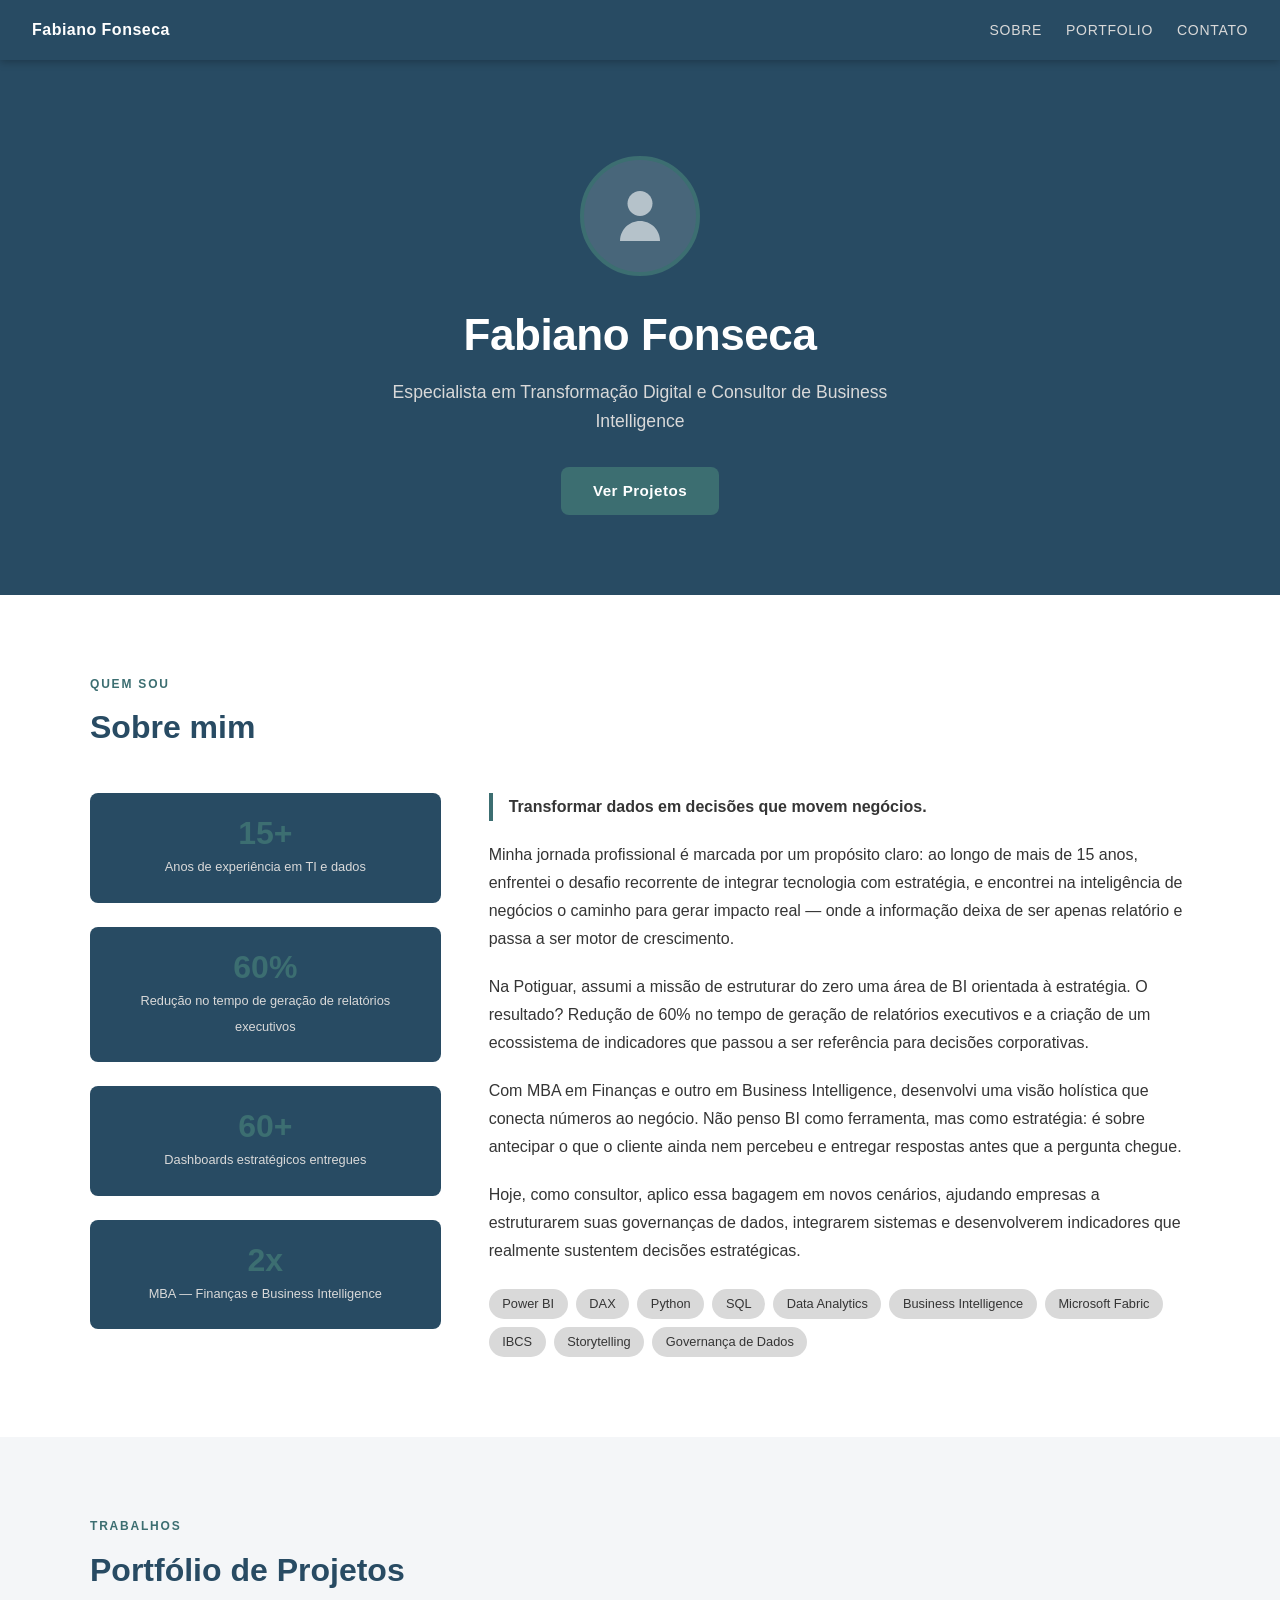
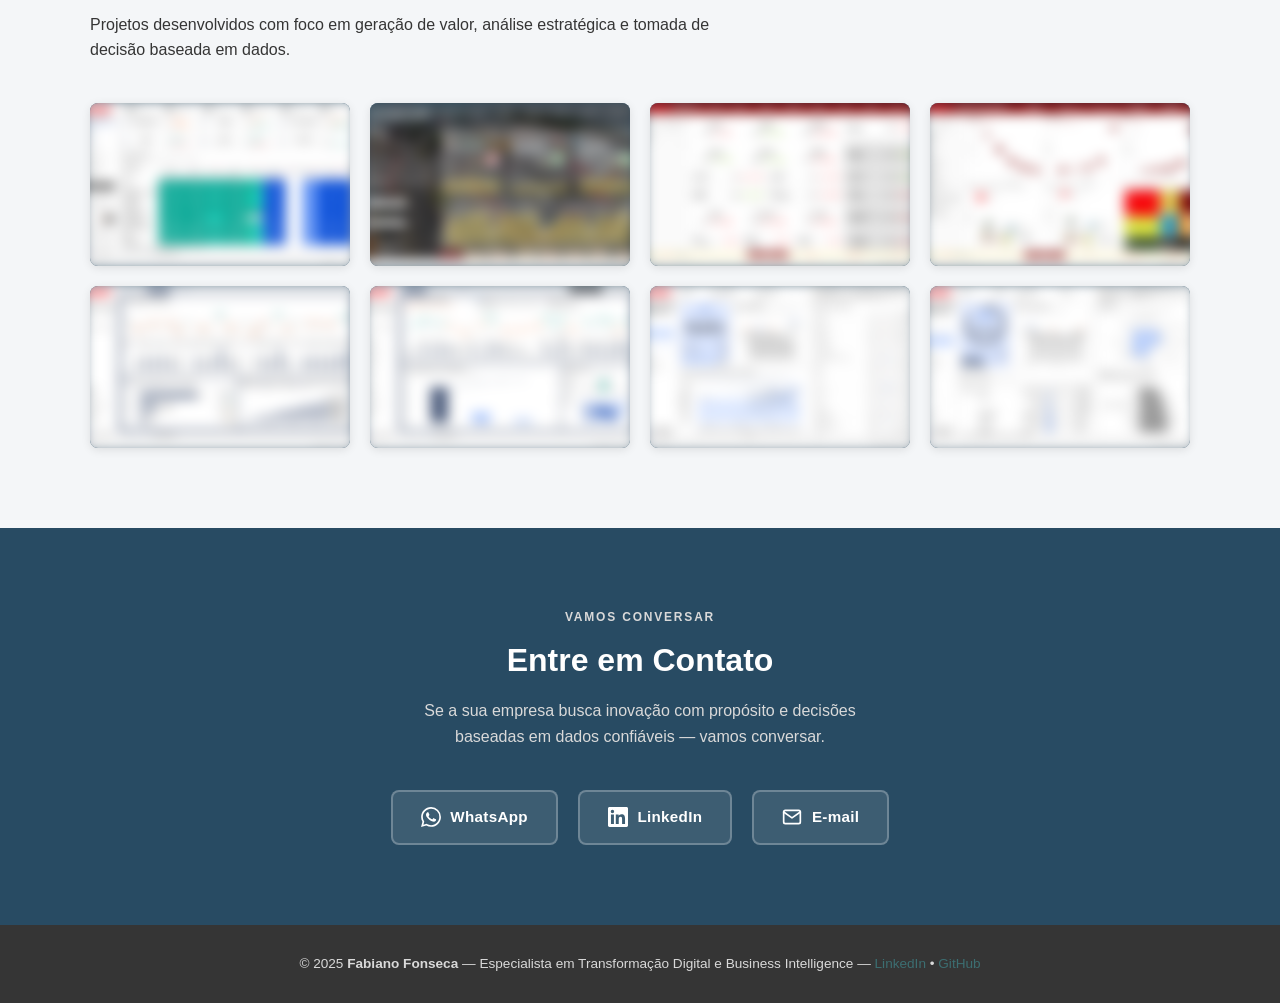
==== index-b.html @ b96e0a5f "feat: adicionar versao B do portfolio e atualizar prompt - Cria index-b.html: landing page light com" ====
<!DOCTYPE html>
<html lang="pt-BR">
<head>
  <meta charset="UTF-8" />
  <meta name="viewport" content="width=device-width, initial-scale=1.0" />
  <title>Fabiano Fonseca | Portfólio Power BI</title>
  <style>
    /* =============================================
       VARIÁVEIS E RESET
    ============================================= */
    :root {
      --graphite:       #353535;
      --stormy-teal:    #3c6e71;
      --white:          #ffffff;
      --alabaster-grey: #d9d9d9;
      --yale-blue:      #284b63;

      --transition: 0.35s ease;
      --radius: 8px;
    }

    *, *::before, *::after {
      box-sizing: border-box;
      margin: 0;
      padding: 0;
    }

    html {
      scroll-behavior: smooth;
      font-size: 16px;
    }

    body {
      font-family: -apple-system, BlinkMacSystemFont, "Segoe UI", Roboto, Helvetica, Arial, sans-serif;
      color: var(--graphite);
      background-color: var(--white);
      line-height: 1.6;
    }

    /* Foco visível para navegação por teclado */
    :focus-visible {
      outline: 3px solid var(--stormy-teal);
      outline-offset: 3px;
    }

    /* =============================================
       NAV
    ============================================= */
    nav {
      position: sticky;
      top: 0;
      z-index: 100;
      background-color: var(--yale-blue);
      display: flex;
      justify-content: space-between;
      align-items: center;
      padding: 0 2rem;
      height: 60px;
      box-shadow: 0 2px 8px rgba(0,0,0,0.25);
    }

    .nav-brand {
      color: var(--white);
      font-weight: 700;
      font-size: 1rem;
      letter-spacing: 0.03em;
      text-decoration: none;
    }

    .nav-links {
      display: flex;
      gap: 1.5rem;
      list-style: none;
    }

    .nav-links a {
      color: var(--alabaster-grey);
      text-decoration: none;
      font-size: 0.875rem;
      letter-spacing: 0.05em;
      text-transform: uppercase;
      transition: color var(--transition);
    }

    .nav-links a:hover {
      color: var(--white);
    }

    /* =============================================
       HERO
    ============================================= */
    #hero {
      background-color: var(--yale-blue);
      color: var(--white);
      padding: 6rem 2rem 5rem;
      text-align: center;
    }

    .hero-avatar {
      width: 120px;
      height: 120px;
      border-radius: 50%;
      border: 4px solid var(--stormy-teal);
      object-fit: cover;
      margin-bottom: 1.5rem;
      /* placeholder background */
      background-color: var(--stormy-teal);
      display: inline-block;
    }

    .hero-avatar-placeholder {
      width: 120px;
      height: 120px;
      border-radius: 50%;
      border: 4px solid var(--stormy-teal);
      background-color: rgba(255,255,255,0.15);
      display: inline-flex;
      align-items: center;
      justify-content: center;
      margin-bottom: 1.5rem;
      overflow: hidden;
    }

    .hero-avatar-placeholder svg {
      width: 60px;
      height: 60px;
      opacity: 0.6;
    }

    #hero h1 {
      font-size: clamp(1.75rem, 4vw, 2.75rem);
      font-weight: 700;
      letter-spacing: -0.01em;
      margin-bottom: 0.5rem;
    }

    #hero .hero-title {
      font-size: clamp(0.9rem, 2vw, 1.1rem);
      color: var(--alabaster-grey);
      max-width: 560px;
      margin: 0 auto 2rem;
      font-weight: 400;
    }

    .hero-cta {
      display: inline-block;
      background-color: var(--stormy-teal);
      color: var(--white);
      padding: 0.75rem 2rem;
      border-radius: var(--radius);
      text-decoration: none;
      font-weight: 600;
      font-size: 0.95rem;
      letter-spacing: 0.03em;
      transition: background-color var(--transition), transform var(--transition);
    }

    .hero-cta:hover {
      background-color: #2f5658;
      transform: translateY(-2px);
    }

    /* =============================================
       SEÇÕES GENÉRICAS
    ============================================= */
    section {
      padding: 5rem 2rem;
    }

    .section-inner {
      max-width: 1100px;
      margin: 0 auto;
    }

    .section-label {
      font-size: 0.75rem;
      font-weight: 700;
      letter-spacing: 0.15em;
      text-transform: uppercase;
      color: var(--stormy-teal);
      margin-bottom: 0.5rem;
    }

    .section-title {
      font-size: clamp(1.5rem, 3vw, 2rem);
      font-weight: 700;
      color: var(--yale-blue);
      margin-bottom: 2.5rem;
    }

    /* =============================================
       SOBRE
    ============================================= */
    #sobre {
      background-color: var(--white);
    }

    .sobre-grid {
      display: grid;
      grid-template-columns: 1fr 2fr;
      gap: 3rem;
      align-items: start;
    }

    .sobre-stats {
      display: flex;
      flex-direction: column;
      gap: 1.5rem;
    }

    .stat-card {
      background-color: var(--yale-blue);
      color: var(--white);
      border-radius: var(--radius);
      padding: 1.5rem;
      text-align: center;
    }

    .stat-number {
      font-size: 2rem;
      font-weight: 700;
      color: var(--stormy-teal);
      display: block;
      line-height: 1;
      margin-bottom: 0.25rem;
    }

    .stat-label {
      font-size: 0.8rem;
      color: var(--alabaster-grey);
      line-height: 1.3;
    }

    .sobre-bio p {
      color: var(--graphite);
      margin-bottom: 1.25rem;
      font-size: 1rem;
      line-height: 1.75;
    }

    .sobre-bio p:last-child {
      margin-bottom: 0;
    }

    .bio-highlight {
      font-size: 1.15rem;
      font-weight: 600;
      color: var(--yale-blue);
      border-left: 4px solid var(--stormy-teal);
      padding-left: 1rem;
      margin-bottom: 1.5rem;
    }

    .sobre-tags {
      display: flex;
      flex-wrap: wrap;
      gap: 0.5rem;
      margin-top: 1.5rem;
    }

    .tag-pill {
      background-color: var(--alabaster-grey);
      color: var(--graphite);
      border-radius: 20px;
      padding: 0.3rem 0.85rem;
      font-size: 0.8rem;
      font-weight: 500;
    }

    /* =============================================
       PORTFOLIO
    ============================================= */
    #portfolio {
      background-color: #f4f6f8;
    }

    .portfolio-intro {
      color: var(--graphite);
      font-size: 1rem;
      margin-bottom: 2.5rem;
      margin-top: -1.5rem;
      max-width: 640px;
    }

    /* Grid: 4 colunas desktop, 2 tablet, 1 mobile */
    .projects-grid {
      display: grid;
      grid-template-columns: repeat(4, 1fr);
      gap: 1.25rem;
    }

    /* Card */
    .project-card {
      position: relative;
      border-radius: var(--radius);
      overflow: hidden;
      box-shadow: 0 2px 10px rgba(0,0,0,0.1);
      cursor: pointer;
      aspect-ratio: 16 / 10;
      background-color: var(--yale-blue);
    }

    /* Imagem com blur permanente */
    .project-card img {
      width: 100%;
      height: 100%;
      object-fit: cover;
      display: block;
      filter: blur(6px);
      transform: scale(1.05); /* evita bordas brancas do blur */
      transition: filter var(--transition), transform var(--transition);
    }

    /* Overlay — oculto por padrão */
    .card-overlay {
      position: absolute;
      inset: 0;
      background: rgba(40, 75, 99, 0.88);
      display: flex;
      flex-direction: column;
      justify-content: center;
      align-items: center;
      padding: 1.25rem;
      text-align: center;
      opacity: 0;
      transition: opacity var(--transition);
    }

    /* Hover: remove blur + mostra overlay */
    .project-card:hover img,
    .project-card:focus-within img {
      filter: blur(0);
      transform: scale(1);
    }

    .project-card:hover .card-overlay,
    .project-card:focus-within .card-overlay {
      opacity: 1;
    }

    .card-overlay h3 {
      color: var(--white);
      font-size: 0.9rem;
      font-weight: 700;
      margin-bottom: 0.35rem;
      line-height: 1.3;
    }

    .card-overlay p {
      color: var(--alabaster-grey);
      font-size: 0.75rem;
      margin-bottom: 0.75rem;
      line-height: 1.4;
    }

    .card-tags {
      display: flex;
      flex-wrap: wrap;
      gap: 0.3rem;
      justify-content: center;
      margin-bottom: 0.85rem;
    }

    .card-tag {
      background-color: var(--stormy-teal);
      color: var(--white);
      font-size: 0.65rem;
      padding: 0.15rem 0.5rem;
      border-radius: 20px;
      font-weight: 600;
      letter-spacing: 0.03em;
    }

    .btn-ver {
      display: inline-block;
      background-color: var(--stormy-teal);
      color: var(--white);
      padding: 0.45rem 1.1rem;
      border-radius: var(--radius);
      font-size: 0.78rem;
      font-weight: 600;
      text-decoration: none;
      transition: background-color var(--transition);
      border: none;
      cursor: pointer;
    }

    .btn-ver:hover {
      background-color: #2f5658;
    }

    /* =============================================
       CONTATO
    ============================================= */
    #contato {
      background-color: var(--yale-blue);
      text-align: center;
    }

    #contato .section-label {
      color: var(--alabaster-grey);
    }

    #contato .section-title {
      color: var(--white);
      margin-bottom: 0.75rem;
    }

    .contato-sub {
      color: var(--alabaster-grey);
      font-size: 1rem;
      margin-bottom: 2.5rem;
      max-width: 480px;
      margin-left: auto;
      margin-right: auto;
    }

    .contato-buttons {
      display: flex;
      justify-content: center;
      gap: 1.25rem;
      flex-wrap: wrap;
    }

    .btn-contato {
      display: inline-flex;
      align-items: center;
      gap: 0.6rem;
      padding: 0.85rem 1.75rem;
      border-radius: var(--radius);
      font-size: 0.95rem;
      font-weight: 600;
      text-decoration: none;
      background-color: rgba(255,255,255,0.1);
      color: var(--white);
      border: 2px solid rgba(255,255,255,0.25);
      transition: background-color var(--transition), border-color var(--transition), transform var(--transition);
      letter-spacing: 0.02em;
    }

    .btn-contato:hover {
      background-color: var(--stormy-teal);
      border-color: var(--stormy-teal);
      transform: translateY(-3px);
    }

    .btn-contato svg {
      width: 20px;
      height: 20px;
      flex-shrink: 0;
    }

    /* =============================================
       FOOTER
    ============================================= */
    footer {
      background-color: var(--graphite);
      color: var(--alabaster-grey);
      text-align: center;
      padding: 1.75rem 2rem;
      font-size: 0.85rem;
    }

    footer a {
      color: var(--stormy-teal);
      text-decoration: none;
    }

    footer a:hover {
      text-decoration: underline;
    }

    /* =============================================
       RESPONSIVO
    ============================================= */
    @media (max-width: 1024px) {
      .projects-grid {
        grid-template-columns: repeat(2, 1fr);
      }
    }

    @media (max-width: 768px) {
      nav {
        padding: 0 1rem;
      }

      .nav-links {
        gap: 1rem;
      }

      .sobre-grid {
        grid-template-columns: 1fr;
      }

      .sobre-stats {
        flex-direction: row;
        flex-wrap: wrap;
        justify-content: center;
      }

      .stat-card {
        flex: 1 1 140px;
      }
    }

    @media (max-width: 480px) {
      .projects-grid {
        grid-template-columns: 1fr;
      }

      .nav-links {
        display: none;
      }

      .contato-buttons {
        flex-direction: column;
        align-items: center;
      }

      .btn-contato {
        width: 100%;
        max-width: 320px;
        justify-content: center;
      }
    }
  </style>
</head>
<body>

  <!-- =============================================
       NAV
  ============================================= -->
  <nav aria-label="Navegação principal">
    <a href="#hero" class="nav-brand" aria-label="Início — Fabiano Fonseca">Fabiano Fonseca</a>
    <ul class="nav-links" role="list">
      <li><a href="#sobre" aria-label="Ir para seção Sobre">Sobre</a></li>
      <li><a href="#portfolio" aria-label="Ir para seção Portfolio">Portfolio</a></li>
      <li><a href="#contato" aria-label="Ir para seção Contato">Contato</a></li>
    </ul>
  </nav>

  <!-- =============================================
       HERO
  ============================================= -->
  <section id="hero" aria-label="Apresentação">
    <!-- Avatar: substitua src por caminho da foto real -->
    <div class="hero-avatar-placeholder" role="img" aria-label="Foto de Fabiano Fonseca">
      <svg viewBox="0 0 24 24" fill="none" xmlns="http://www.w3.org/2000/svg" aria-hidden="true">
        <path d="M12 12C14.7614 12 17 9.76142 17 7C17 4.23858 14.7614 2 12 2C9.23858 2 7 4.23858 7 7C7 9.76142 9.23858 12 12 12Z" fill="white"/>
        <path d="M12 14C7.58172 14 4 17.5817 4 22H20C20 17.5817 16.4183 14 12 14Z" fill="white"/>
      </svg>
    </div>

    <h1>Fabiano Fonseca</h1>
    <p class="hero-title">Especialista em Transformação Digital e Consultor de Business Intelligence</p>
    <a href="#portfolio" class="hero-cta" aria-label="Ver projetos de Power BI">Ver Projetos</a>
  </section>

  <!-- =============================================
       SOBRE
  ============================================= -->
  <section id="sobre" aria-label="Sobre Fabiano Fonseca">
    <div class="section-inner">
      <p class="section-label">Quem sou</p>
      <h2 class="section-title">Sobre mim</h2>

      <div class="sobre-grid">
        <!-- Estatísticas de destaque -->
        <aside class="sobre-stats" aria-label="Destaques profissionais">
          <div class="stat-card">
            <span class="stat-number">15+</span>
            <span class="stat-label">Anos de experiência em TI e dados</span>
          </div>
          <div class="stat-card">
            <span class="stat-number">60%</span>
            <span class="stat-label">Redução no tempo de geração de relatórios executivos</span>
          </div>
          <div class="stat-card">
            <span class="stat-number">60+</span>
            <span class="stat-label">Dashboards estratégicos entregues</span>
          </div>
          <div class="stat-card">
            <span class="stat-number">2x</span>
            <span class="stat-label">MBA — Finanças e Business Intelligence</span>
          </div>
        </aside>

        <!-- Bio -->
        <div class="sobre-bio">
          <p class="bio-highlight">
            Transformar dados em decisões que movem negócios.
          </p>
          <p>
            Minha jornada profissional é marcada por um propósito claro: ao longo de mais de 15 anos, enfrentei o desafio recorrente de integrar tecnologia com estratégia, e encontrei na inteligência de negócios o caminho para gerar impacto real — onde a informação deixa de ser apenas relatório e passa a ser motor de crescimento.
          </p>
          <p>
            Na Potiguar, assumi a missão de estruturar do zero uma área de BI orientada à estratégia. O resultado? Redução de 60% no tempo de geração de relatórios executivos e a criação de um ecossistema de indicadores que passou a ser referência para decisões corporativas.
          </p>
          <p>
            Com MBA em Finanças e outro em Business Intelligence, desenvolvi uma visão holística que conecta números ao negócio. Não penso BI como ferramenta, mas como estratégia: é sobre antecipar o que o cliente ainda nem percebeu e entregar respostas antes que a pergunta chegue.
          </p>
          <p>
            Hoje, como consultor, aplico essa bagagem em novos cenários, ajudando empresas a estruturarem suas governanças de dados, integrarem sistemas e desenvolverem indicadores que realmente sustentem decisões estratégicas.
          </p>

          <div class="sobre-tags" aria-label="Principais competências">
            <span class="tag-pill">Power BI</span>
            <span class="tag-pill">DAX</span>
            <span class="tag-pill">Python</span>
            <span class="tag-pill">SQL</span>
            <span class="tag-pill">Data Analytics</span>
            <span class="tag-pill">Business Intelligence</span>
            <span class="tag-pill">Microsoft Fabric</span>
            <span class="tag-pill">IBCS</span>
            <span class="tag-pill">Storytelling</span>
            <span class="tag-pill">Governança de Dados</span>
          </div>
        </div>
      </div>
    </div>
  </section>

  <!-- =============================================
       PORTFOLIO
  ============================================= -->
  <section id="portfolio" aria-label="Portfólio de projetos Power BI">
    <div class="section-inner">
      <p class="section-label">Trabalhos</p>
      <h2 class="section-title">Portfólio de Projetos</h2>
      <p class="portfolio-intro">
        Projetos desenvolvidos com foco em geração de valor, análise estratégica e tomada de decisão baseada em dados.
      </p>

      <div class="projects-grid">

        <!-- Projeto 1 -->
        <article class="project-card" tabindex="0" aria-label="Projeto: Painel Executivo de Performance Corporativa">
          <img
            src="assets/pbi/compras-painel-de-bordo.png"
            alt="Screenshot do dashboard Painel Executivo de Performance Corporativa em Power BI"
          />
          <div class="card-overlay">
            <h3>Painel Executivo de Performance Corporativa</h3>
            <p>Visão consolidada de indicadores estratégicos para tomada de decisão</p>
            <div class="card-tags">
              <span class="card-tag">Business Intelligence</span>
              <span class="card-tag">KPIs</span>
              <span class="card-tag">Data Analytics</span>
            </div>
            <a href="#" class="btn-ver" aria-label="Ver detalhes do projeto Painel Executivo">Ver projeto</a>
          </div>
        </article>

        <!-- Projeto 2 -->
        <article class="project-card" tabindex="0" aria-label="Projeto: Monitor de Indicadores Comerciais">
          <img
            src="assets/pbi/comercial-kpi-cover.png"
            alt="Screenshot do dashboard Monitor de Indicadores Comerciais em Power BI"
          />
          <div class="card-overlay">
            <h3>Monitor de Indicadores Comerciais (KPIs)</h3>
            <p>Acompanhamento de desempenho de vendas, margem e ticket médio</p>
            <div class="card-tags">
              <span class="card-tag">KPIs Comerciais</span>
              <span class="card-tag">Vendas</span>
              <span class="card-tag">Performance</span>
            </div>
            <a href="#" class="btn-ver" aria-label="Ver detalhes do projeto KPIs Comerciais">Ver projeto</a>
          </div>
        </article>

        <!-- Projeto 3 -->
        <article class="project-card" tabindex="0" aria-label="Projeto: Dashboard Financeiro com Análise de EBITDA">
          <img
            src="assets/pbi/controladoria-ebitda.png"
            alt="Screenshot do dashboard Financeiro com Análise de EBITDA em Power BI"
          />
          <div class="card-overlay">
            <h3>Dashboard Financeiro com Análise de EBITDA</h3>
            <p>Visão detalhada da saúde financeira e rentabilidade operacional</p>
            <div class="card-tags">
              <span class="card-tag">Financeiro</span>
              <span class="card-tag">EBITDA</span>
              <span class="card-tag">Controladoria</span>
            </div>
            <a href="#" class="btn-ver" aria-label="Ver detalhes do projeto EBITDA">Ver projeto</a>
          </div>
        </article>

        <!-- Projeto 4 -->
        <article class="project-card" tabindex="0" aria-label="Projeto: Segmentação de Clientes com Modelo RFM">
          <img
            src="assets/pbi/marketing-rfm.png"
            alt="Screenshot do dashboard de Segmentação de Clientes com Modelo RFM em Power BI"
          />
          <div class="card-overlay">
            <h3>Segmentação de Clientes com Modelo RFM</h3>
            <p>Análise comportamental para estratégias de marketing e retenção</p>
            <div class="card-tags">
              <span class="card-tag">RFM</span>
              <span class="card-tag">Marketing Analytics</span>
              <span class="card-tag">CRM</span>
            </div>
            <a href="#" class="btn-ver" aria-label="Ver detalhes do projeto RFM">Ver projeto</a>
          </div>
        </article>

        <!-- Projeto 5 -->
        <article class="project-card" tabindex="0" aria-label="Projeto: E-commerce Monitoramento de Metas">
          <img
            src="assets/pbi/ecommerce-metas.png"
            alt="Screenshot do dashboard de Monitoramento de Metas de E-commerce em Power BI"
          />
          <div class="card-overlay">
            <h3>E-commerce: Monitoramento de Metas</h3>
            <p>Acompanhamento de metas de vendas e conversão no canal digital</p>
            <div class="card-tags">
              <span class="card-tag">E-commerce</span>
              <span class="card-tag">Metas</span>
              <span class="card-tag">Varejo Digital</span>
            </div>
            <a href="#" class="btn-ver" aria-label="Ver detalhes do projeto E-commerce Metas">Ver projeto</a>
          </div>
        </article>

        <!-- Projeto 6 -->
        <article class="project-card" tabindex="0" aria-label="Projeto: E-commerce Análise de Vendas">
          <img
            src="assets/pbi/ecommerce-vendas.png"
            alt="Screenshot do dashboard de Análise de Vendas de E-commerce em Power BI"
          />
          <div class="card-overlay">
            <h3>E-commerce: Análise de Vendas</h3>
            <p>Visão analítica do desempenho de vendas no canal digital</p>
            <div class="card-tags">
              <span class="card-tag">E-commerce</span>
              <span class="card-tag">Vendas</span>
              <span class="card-tag">Revenue</span>
            </div>
            <a href="#" class="btn-ver" aria-label="Ver detalhes do projeto E-commerce Vendas">Ver projeto</a>
          </div>
        </article>

        <!-- Projeto 7 -->
        <article class="project-card" tabindex="0" aria-label="Projeto: Supply Chain On-Time Delivery">
          <img
            src="assets/pbi/supply-chain-otd.png"
            alt="Screenshot do dashboard Supply Chain On-Time Delivery em Power BI"
          />
          <div class="card-overlay">
            <h3>Supply Chain: On-Time Delivery (OTD)</h3>
            <p>Monitoramento do índice de entregas no prazo ao longo da cadeia</p>
            <div class="card-tags">
              <span class="card-tag">Supply Chain</span>
              <span class="card-tag">OTD</span>
              <span class="card-tag">Logística</span>
            </div>
            <a href="#" class="btn-ver" aria-label="Ver detalhes do projeto Supply Chain OTD">Ver projeto</a>
          </div>
        </article>

        <!-- Projeto 8 -->
        <article class="project-card" tabindex="0" aria-label="Projeto: Supply Chain Gestão de SLA">
          <img
            src="assets/pbi/supply-chain-sla.png"
            alt="Screenshot do dashboard Supply Chain Gestão de SLA em Power BI"
          />
          <div class="card-overlay">
            <h3>Supply Chain: Gestão de SLA</h3>
            <p>Controle de nível de serviço e conformidade de acordos operacionais</p>
            <div class="card-tags">
              <span class="card-tag">Supply Chain</span>
              <span class="card-tag">SLA</span>
              <span class="card-tag">Conformidade</span>
            </div>
            <a href="#" class="btn-ver" aria-label="Ver detalhes do projeto Supply Chain SLA">Ver projeto</a>
          </div>
        </article>

      </div>
    </div>
  </section>

  <!-- =============================================
       CONTATO
  ============================================= -->
  <section id="contato" aria-label="Seção de contato">
    <div class="section-inner">
      <p class="section-label">Vamos conversar</p>
      <h2 class="section-title">Entre em Contato</h2>
      <p class="contato-sub">
        Se a sua empresa busca inovação com propósito e decisões baseadas em dados confiáveis — vamos conversar.
      </p>

      <div class="contato-buttons">

        <!-- WhatsApp -->
        <a
          href="https://wa.me/5598992023224"
          class="btn-contato"
          target="_blank"
          rel="noopener noreferrer"
          aria-label="Entrar em contato via WhatsApp"
        >
          <svg viewBox="0 0 24 24" fill="currentColor" xmlns="http://www.w3.org/2000/svg" aria-hidden="true">
            <path d="M17.472 14.382c-.297-.149-1.758-.867-2.03-.967-.273-.099-.471-.148-.67.15-.197.297-.767.966-.94 1.164-.173.199-.347.223-.644.075-.297-.15-1.255-.463-2.39-1.475-.883-.788-1.48-1.761-1.653-2.059-.173-.297-.018-.458.13-.606.134-.133.298-.347.446-.52.149-.174.198-.298.298-.497.099-.198.05-.371-.025-.52-.075-.149-.669-1.612-.916-2.207-.242-.579-.487-.5-.669-.51-.173-.008-.371-.01-.57-.01-.198 0-.52.074-.792.372-.272.297-1.04 1.016-1.04 2.479 0 1.462 1.065 2.875 1.213 3.074.149.198 2.096 3.2 5.077 4.487.709.306 1.262.489 1.694.625.712.227 1.36.195 1.871.118.571-.085 1.758-.719 2.006-1.413.248-.694.248-1.289.173-1.413-.074-.124-.272-.198-.57-.347m-5.421 7.403h-.004a9.87 9.87 0 01-5.031-1.378l-.361-.214-3.741.982.998-3.648-.235-.374a9.86 9.86 0 01-1.51-5.26c.001-5.45 4.436-9.884 9.888-9.884 2.64 0 5.122 1.03 6.988 2.898a9.825 9.825 0 012.893 6.994c-.003 5.45-4.437 9.884-9.885 9.884m8.413-18.297A11.815 11.815 0 0012.05 0C5.495 0 .16 5.335.157 11.892c0 2.096.547 4.142 1.588 5.945L.057 24l6.305-1.654a11.882 11.882 0 005.683 1.448h.005c6.554 0 11.89-5.335 11.893-11.893a11.821 11.821 0 00-3.48-8.413z"/>
          </svg>
          WhatsApp
        </a>

        <!-- LinkedIn -->
        <a
          href="https://www.linkedin.com/in/fsanfo"
          class="btn-contato"
          target="_blank"
          rel="noopener noreferrer"
          aria-label="Ver perfil no LinkedIn"
        >
          <svg viewBox="0 0 24 24" fill="currentColor" xmlns="http://www.w3.org/2000/svg" aria-hidden="true">
            <path d="M20.447 20.452h-3.554v-5.569c0-1.328-.027-3.037-1.852-3.037-1.853 0-2.136 1.445-2.136 2.939v5.667H9.351V9h3.414v1.561h.046c.477-.9 1.637-1.85 3.37-1.85 3.601 0 4.267 2.37 4.267 5.455v6.286zM5.337 7.433a2.062 2.062 0 01-2.063-2.065 2.064 2.064 0 112.063 2.065zm1.782 13.019H3.555V9h3.564v11.452zM22.225 0H1.771C.792 0 0 .774 0 1.729v20.542C0 23.227.792 24 1.771 24h20.451C23.2 24 24 23.227 24 22.271V1.729C24 .774 23.2 0 22.222 0h.003z"/>
          </svg>
          LinkedIn
        </a>

        <!-- Email -->
        <a
          href="mailto:fsanfo@gmail.com"
          class="btn-contato"
          aria-label="Enviar email para fsanfo@gmail.com"
        >
          <svg viewBox="0 0 24 24" fill="none" stroke="currentColor" stroke-width="2" stroke-linecap="round" stroke-linejoin="round" xmlns="http://www.w3.org/2000/svg" aria-hidden="true">
            <path d="M4 4h16c1.1 0 2 .9 2 2v12c0 1.1-.9 2-2 2H4c-1.1 0-2-.9-2-2V6c0-1.1.9-2 2-2z"/>
            <polyline points="22,6 12,13 2,6"/>
          </svg>
          E-mail
        </a>

      </div>
    </div>
  </section>

  <!-- =============================================
       FOOTER
  ============================================= -->
  <footer>
    <p>
      &copy; 2025 <strong>Fabiano Fonseca</strong> &mdash;
      Especialista em Transformação Digital e Business Intelligence &mdash;
      <a href="https://www.linkedin.com/in/fsanfo" target="_blank" rel="noopener noreferrer" aria-label="LinkedIn de Fabiano Fonseca">LinkedIn</a> &bull;
      <a href="https://github.com/fsanfo" target="_blank" rel="noopener noreferrer" aria-label="GitHub de Fabiano Fonseca">GitHub</a>
    </p>
  </footer>

</body>
</html>
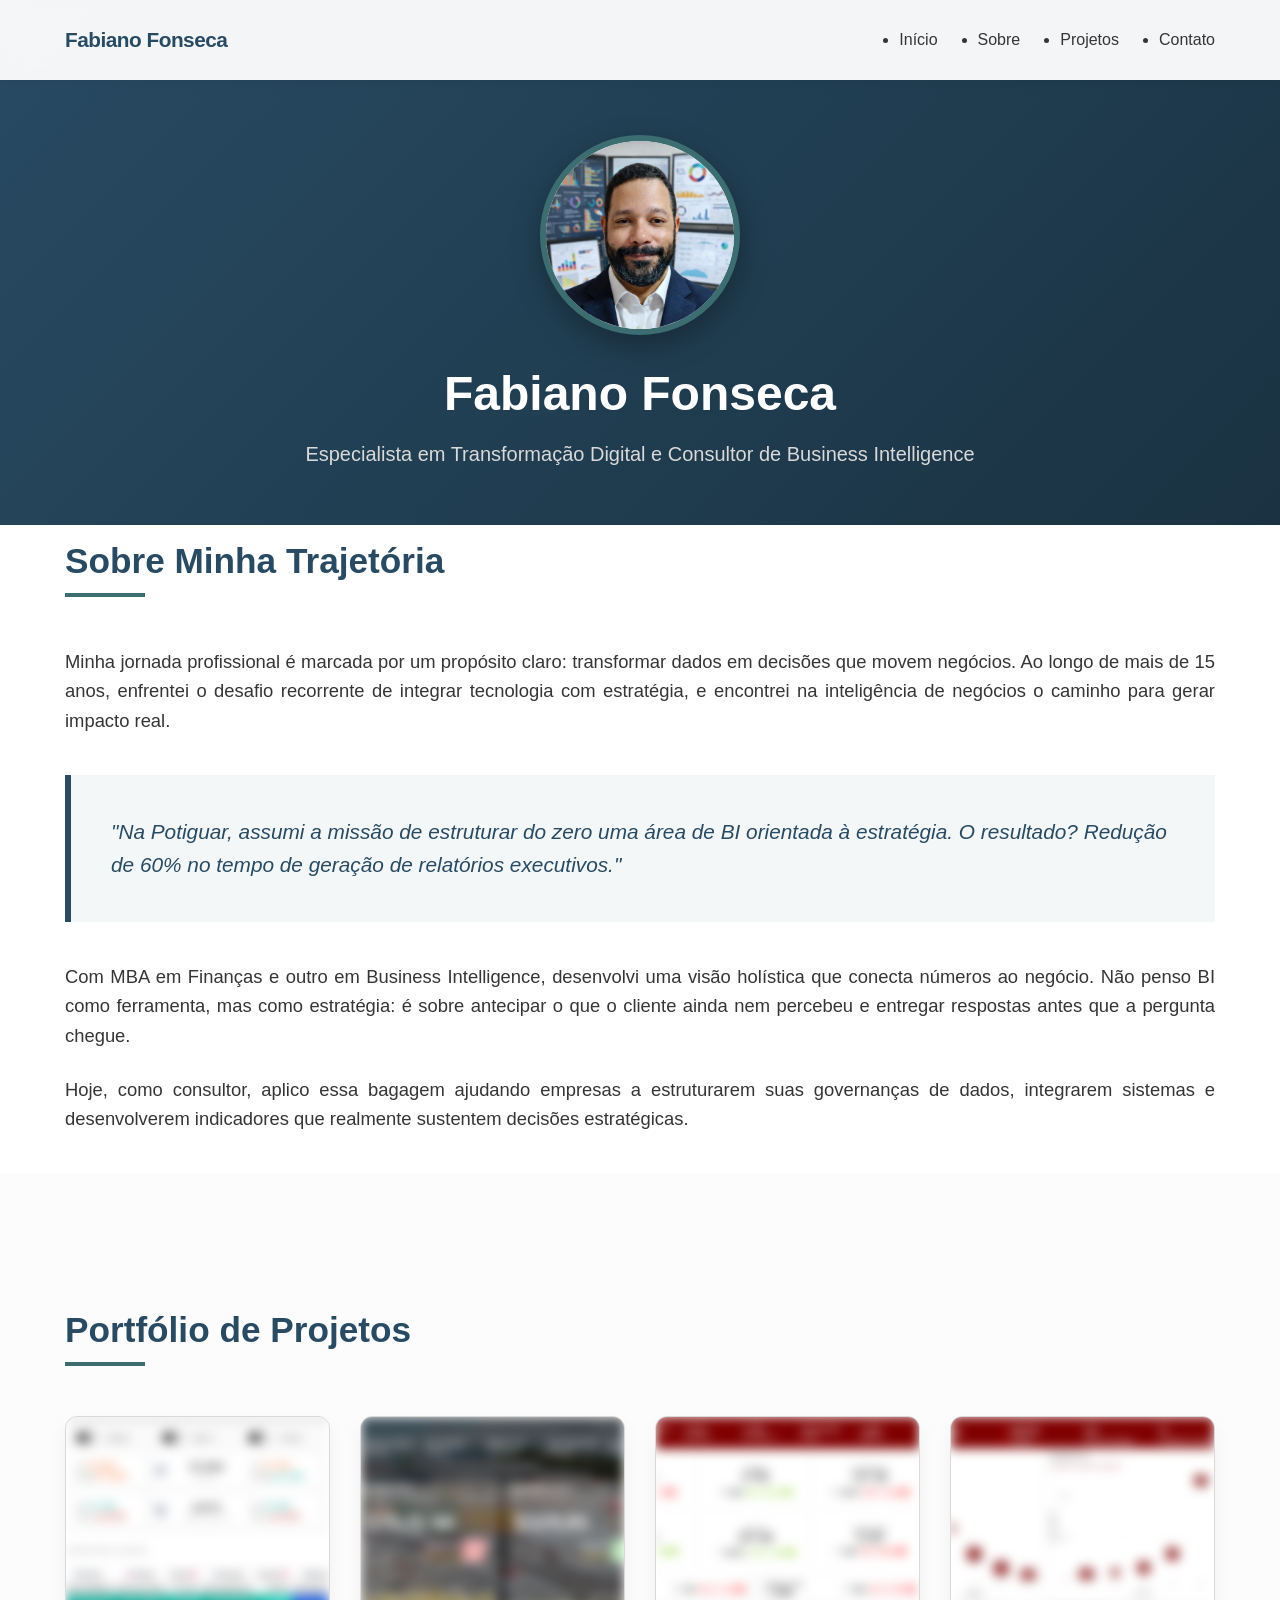
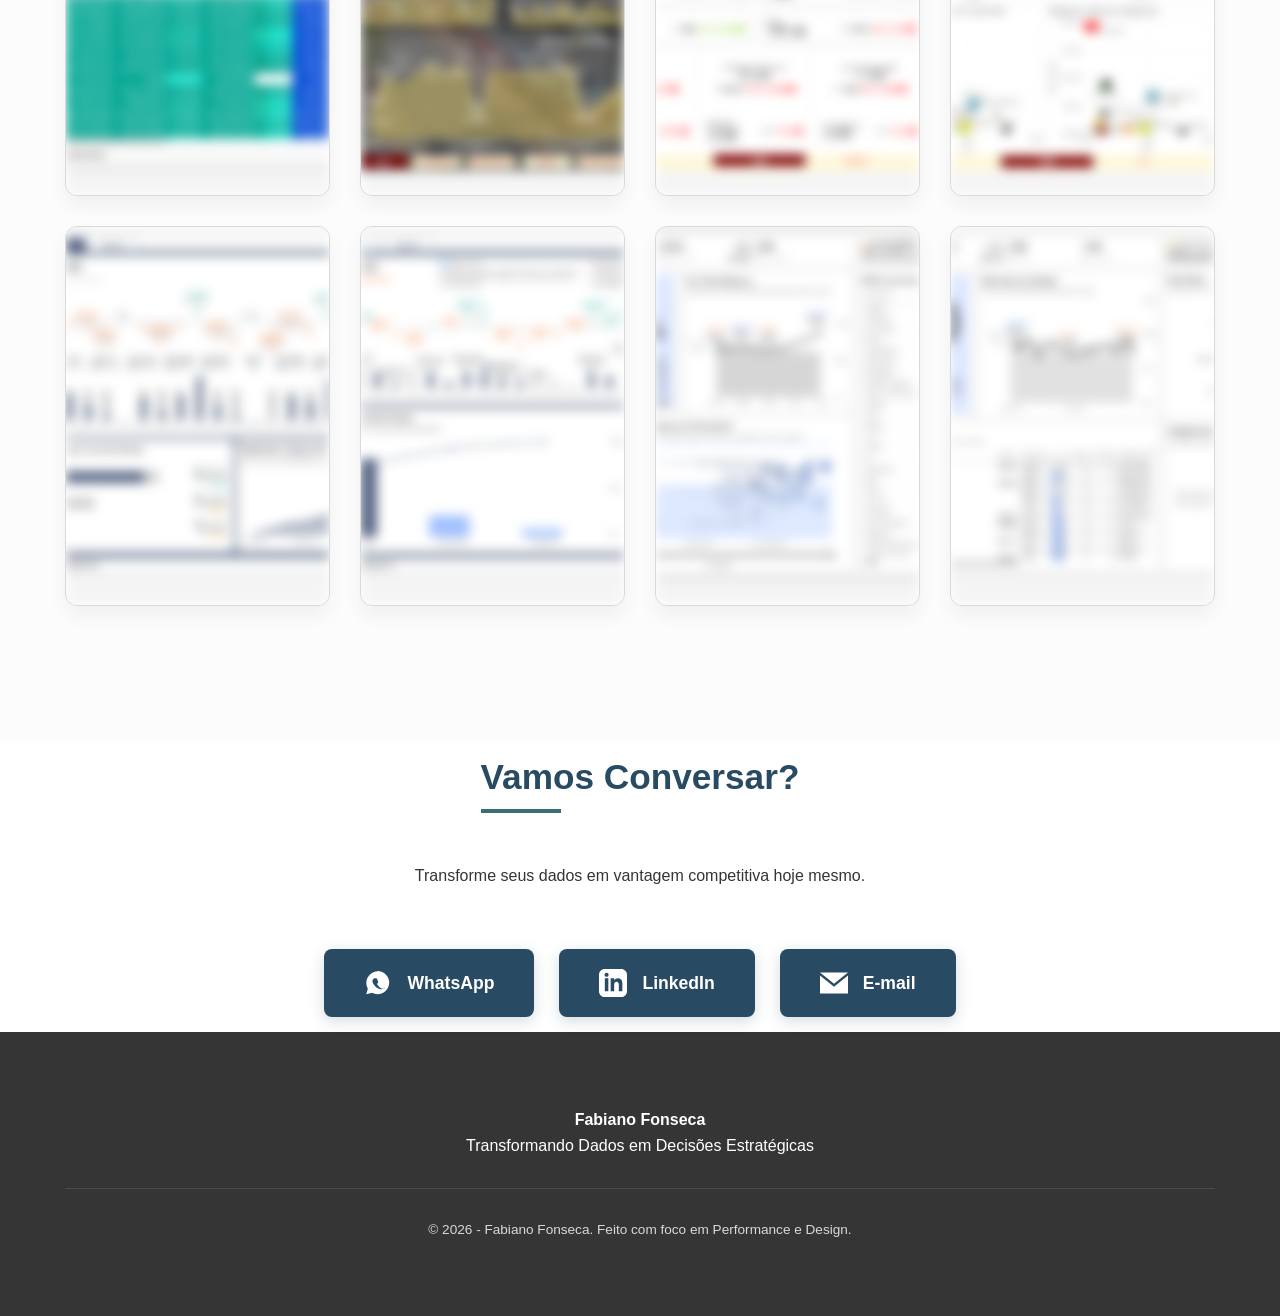
==== commit 4957797e: "feat: adicionando modais para apresentacao dos projetos" ====
--- a/index-b.html
+++ b/index-b.html
@@ -1,855 +1,452 @@
 <!DOCTYPE html>
-<html lang="pt-BR">
+<html lang="pt-br">
 <head>
-  <meta charset="UTF-8" />
-  <meta name="viewport" content="width=device-width, initial-scale=1.0" />
-  <title>Fabiano Fonseca | Portfólio Power BI</title>
-  <style>
-    /* =============================================
-       VARIÁVEIS E RESET
-    ============================================= */
-    :root {
-      --graphite:       #353535;
-      --stormy-teal:    #3c6e71;
-      --white:          #ffffff;
-      --alabaster-grey: #d9d9d9;
-      --yale-blue:      #284b63;
-
-      --transition: 0.35s ease;
-      --radius: 8px;
-    }
-
-    *, *::before, *::after {
-      box-sizing: border-box;
-      margin: 0;
-      padding: 0;
-    }
-
-    html {
-      scroll-behavior: smooth;
-      font-size: 16px;
-    }
-
-    body {
-      font-family: -apple-system, BlinkMacSystemFont, "Segoe UI", Roboto, Helvetica, Arial, sans-serif;
-      color: var(--graphite);
-      background-color: var(--white);
-      line-height: 1.6;
-    }
-
-    /* Foco visível para navegação por teclado */
-    :focus-visible {
-      outline: 3px solid var(--stormy-teal);
-      outline-offset: 3px;
-    }
-
-    /* =============================================
-       NAV
-    ============================================= */
-    nav {
-      position: sticky;
-      top: 0;
-      z-index: 100;
-      background-color: var(--yale-blue);
-      display: flex;
-      justify-content: space-between;
-      align-items: center;
-      padding: 0 2rem;
-      height: 60px;
-      box-shadow: 0 2px 8px rgba(0,0,0,0.25);
-    }
-
-    .nav-brand {
-      color: var(--white);
-      font-weight: 700;
-      font-size: 1rem;
-      letter-spacing: 0.03em;
-      text-decoration: none;
-    }
-
-    .nav-links {
-      display: flex;
-      gap: 1.5rem;
-      list-style: none;
-    }
-
-    .nav-links a {
-      color: var(--alabaster-grey);
-      text-decoration: none;
-      font-size: 0.875rem;
-      letter-spacing: 0.05em;
-      text-transform: uppercase;
-      transition: color var(--transition);
-    }
-
-    .nav-links a:hover {
-      color: var(--white);
-    }
-
-    /* =============================================
-       HERO
-    ============================================= */
-    #hero {
-      background-color: var(--yale-blue);
-      color: var(--white);
-      padding: 6rem 2rem 5rem;
-      text-align: center;
-    }
-
-    .hero-avatar {
-      width: 120px;
-      height: 120px;
-      border-radius: 50%;
-      border: 4px solid var(--stormy-teal);
-      object-fit: cover;
-      margin-bottom: 1.5rem;
-      /* placeholder background */
-      background-color: var(--stormy-teal);
-      display: inline-block;
-    }
-
-    .hero-avatar-placeholder {
-      width: 120px;
-      height: 120px;
-      border-radius: 50%;
-      border: 4px solid var(--stormy-teal);
-      background-color: rgba(255,255,255,0.15);
-      display: inline-flex;
-      align-items: center;
-      justify-content: center;
-      margin-bottom: 1.5rem;
-      overflow: hidden;
-    }
-
-    .hero-avatar-placeholder svg {
-      width: 60px;
-      height: 60px;
-      opacity: 0.6;
-    }
-
-    #hero h1 {
-      font-size: clamp(1.75rem, 4vw, 2.75rem);
-      font-weight: 700;
-      letter-spacing: -0.01em;
-      margin-bottom: 0.5rem;
-    }
-
-    #hero .hero-title {
-      font-size: clamp(0.9rem, 2vw, 1.1rem);
-      color: var(--alabaster-grey);
-      max-width: 560px;
-      margin: 0 auto 2rem;
-      font-weight: 400;
-    }
-
-    .hero-cta {
-      display: inline-block;
-      background-color: var(--stormy-teal);
-      color: var(--white);
-      padding: 0.75rem 2rem;
-      border-radius: var(--radius);
-      text-decoration: none;
-      font-weight: 600;
-      font-size: 0.95rem;
-      letter-spacing: 0.03em;
-      transition: background-color var(--transition), transform var(--transition);
-    }
-
-    .hero-cta:hover {
-      background-color: #2f5658;
-      transform: translateY(-2px);
-    }
-
-    /* =============================================
-       SEÇÕES GENÉRICAS
-    ============================================= */
-    section {
-      padding: 5rem 2rem;
-    }
-
-    .section-inner {
-      max-width: 1100px;
-      margin: 0 auto;
-    }
-
-    .section-label {
-      font-size: 0.75rem;
-      font-weight: 700;
-      letter-spacing: 0.15em;
-      text-transform: uppercase;
-      color: var(--stormy-teal);
-      margin-bottom: 0.5rem;
-    }
-
-    .section-title {
-      font-size: clamp(1.5rem, 3vw, 2rem);
-      font-weight: 700;
-      color: var(--yale-blue);
-      margin-bottom: 2.5rem;
-    }
-
-    /* =============================================
-       SOBRE
-    ============================================= */
-    #sobre {
-      background-color: var(--white);
-    }
-
-    .sobre-grid {
-      display: grid;
-      grid-template-columns: 1fr 2fr;
-      gap: 3rem;
-      align-items: start;
-    }
-
-    .sobre-stats {
-      display: flex;
-      flex-direction: column;
-      gap: 1.5rem;
-    }
-
-    .stat-card {
-      background-color: var(--yale-blue);
-      color: var(--white);
-      border-radius: var(--radius);
-      padding: 1.5rem;
-      text-align: center;
-    }
-
-    .stat-number {
-      font-size: 2rem;
-      font-weight: 700;
-      color: var(--stormy-teal);
-      display: block;
-      line-height: 1;
-      margin-bottom: 0.25rem;
-    }
-
-    .stat-label {
-      font-size: 0.8rem;
-      color: var(--alabaster-grey);
-      line-height: 1.3;
-    }
-
-    .sobre-bio p {
-      color: var(--graphite);
-      margin-bottom: 1.25rem;
-      font-size: 1rem;
-      line-height: 1.75;
-    }
-
-    .sobre-bio p:last-child {
-      margin-bottom: 0;
-    }
-
-    .bio-highlight {
-      font-size: 1.15rem;
-      font-weight: 600;
-      color: var(--yale-blue);
-      border-left: 4px solid var(--stormy-teal);
-      padding-left: 1rem;
-      margin-bottom: 1.5rem;
-    }
-
-    .sobre-tags {
-      display: flex;
-      flex-wrap: wrap;
-      gap: 0.5rem;
-      margin-top: 1.5rem;
-    }
-
-    .tag-pill {
-      background-color: var(--alabaster-grey);
-      color: var(--graphite);
-      border-radius: 20px;
-      padding: 0.3rem 0.85rem;
-      font-size: 0.8rem;
-      font-weight: 500;
-    }
-
-    /* =============================================
-       PORTFOLIO
-    ============================================= */
-    #portfolio {
-      background-color: #f4f6f8;
-    }
-
-    .portfolio-intro {
-      color: var(--graphite);
-      font-size: 1rem;
-      margin-bottom: 2.5rem;
-      margin-top: -1.5rem;
-      max-width: 640px;
-    }
-
-    /* Grid: 4 colunas desktop, 2 tablet, 1 mobile */
-    .projects-grid {
-      display: grid;
-      grid-template-columns: repeat(4, 1fr);
-      gap: 1.25rem;
-    }
-
-    /* Card */
-    .project-card {
-      position: relative;
-      border-radius: var(--radius);
-      overflow: hidden;
-      box-shadow: 0 2px 10px rgba(0,0,0,0.1);
-      cursor: pointer;
-      aspect-ratio: 16 / 10;
-      background-color: var(--yale-blue);
-    }
-
-    /* Imagem com blur permanente */
-    .project-card img {
-      width: 100%;
-      height: 100%;
-      object-fit: cover;
-      display: block;
-      filter: blur(6px);
-      transform: scale(1.05); /* evita bordas brancas do blur */
-      transition: filter var(--transition), transform var(--transition);
-    }
-
-    /* Overlay — oculto por padrão */
-    .card-overlay {
-      position: absolute;
-      inset: 0;
-      background: rgba(40, 75, 99, 0.88);
-      display: flex;
-      flex-direction: column;
-      justify-content: center;
-      align-items: center;
-      padding: 1.25rem;
-      text-align: center;
-      opacity: 0;
-      transition: opacity var(--transition);
-    }
-
-    /* Hover: remove blur + mostra overlay */
-    .project-card:hover img,
-    .project-card:focus-within img {
-      filter: blur(0);
-      transform: scale(1);
-    }
-
-    .project-card:hover .card-overlay,
-    .project-card:focus-within .card-overlay {
-      opacity: 1;
-    }
-
-    .card-overlay h3 {
-      color: var(--white);
-      font-size: 0.9rem;
-      font-weight: 700;
-      margin-bottom: 0.35rem;
-      line-height: 1.3;
-    }
-
-    .card-overlay p {
-      color: var(--alabaster-grey);
-      font-size: 0.75rem;
-      margin-bottom: 0.75rem;
-      line-height: 1.4;
-    }
-
-    .card-tags {
-      display: flex;
-      flex-wrap: wrap;
-      gap: 0.3rem;
-      justify-content: center;
-      margin-bottom: 0.85rem;
-    }
-
-    .card-tag {
-      background-color: var(--stormy-teal);
-      color: var(--white);
-      font-size: 0.65rem;
-      padding: 0.15rem 0.5rem;
-      border-radius: 20px;
-      font-weight: 600;
-      letter-spacing: 0.03em;
-    }
-
-    .btn-ver {
-      display: inline-block;
-      background-color: var(--stormy-teal);
-      color: var(--white);
-      padding: 0.45rem 1.1rem;
-      border-radius: var(--radius);
-      font-size: 0.78rem;
-      font-weight: 600;
-      text-decoration: none;
-      transition: background-color var(--transition);
-      border: none;
-      cursor: pointer;
-    }
-
-    .btn-ver:hover {
-      background-color: #2f5658;
-    }
-
-    /* =============================================
-       CONTATO
-    ============================================= */
-    #contato {
-      background-color: var(--yale-blue);
-      text-align: center;
-    }
-
-    #contato .section-label {
-      color: var(--alabaster-grey);
-    }
-
-    #contato .section-title {
-      color: var(--white);
-      margin-bottom: 0.75rem;
-    }
-
-    .contato-sub {
-      color: var(--alabaster-grey);
-      font-size: 1rem;
-      margin-bottom: 2.5rem;
-      max-width: 480px;
-      margin-left: auto;
-      margin-right: auto;
-    }
-
-    .contato-buttons {
-      display: flex;
-      justify-content: center;
-      gap: 1.25rem;
-      flex-wrap: wrap;
-    }
-
-    .btn-contato {
-      display: inline-flex;
-      align-items: center;
-      gap: 0.6rem;
-      padding: 0.85rem 1.75rem;
-      border-radius: var(--radius);
-      font-size: 0.95rem;
-      font-weight: 600;
-      text-decoration: none;
-      background-color: rgba(255,255,255,0.1);
-      color: var(--white);
-      border: 2px solid rgba(255,255,255,0.25);
-      transition: background-color var(--transition), border-color var(--transition), transform var(--transition);
-      letter-spacing: 0.02em;
-    }
-
-    .btn-contato:hover {
-      background-color: var(--stormy-teal);
-      border-color: var(--stormy-teal);
-      transform: translateY(-3px);
-    }
-
-    .btn-contato svg {
-      width: 20px;
-      height: 20px;
-      flex-shrink: 0;
-    }
-
-    /* =============================================
-       FOOTER
-    ============================================= */
-    footer {
-      background-color: var(--graphite);
-      color: var(--alabaster-grey);
-      text-align: center;
-      padding: 1.75rem 2rem;
-      font-size: 0.85rem;
-    }
-
-    footer a {
-      color: var(--stormy-teal);
-      text-decoration: none;
-    }
-
-    footer a:hover {
-      text-decoration: underline;
-    }
-
-    /* =============================================
-       RESPONSIVO
-    ============================================= */
-    @media (max-width: 1024px) {
-      .projects-grid {
-        grid-template-columns: repeat(2, 1fr);
-      }
-    }
-
-    @media (max-width: 768px) {
-      nav {
-        padding: 0 1rem;
-      }
-
-      .nav-links {
-        gap: 1rem;
-      }
-
-      .sobre-grid {
-        grid-template-columns: 1fr;
-      }
-
-      .sobre-stats {
-        flex-direction: row;
-        flex-wrap: wrap;
-        justify-content: center;
-      }
-
-      .stat-card {
-        flex: 1 1 140px;
-      }
-    }
-
-    @media (max-width: 480px) {
-      .projects-grid {
-        grid-template-columns: 1fr;
-      }
-
-      .nav-links {
-        display: none;
-      }
-
-      .contato-buttons {
-        flex-direction: column;
-        align-items: center;
-      }
-
-      .btn-contato {
-        width: 100%;
-        max-width: 320px;
-        justify-content: center;
-      }
-    }
-  </style>
+    <meta charset="UTF-8">
+    <meta name="viewport" content="width=device-width, initial-scale=1.0">
+    <meta name="description" content="Portfólio de Business Intelligence - Fabiano Fonseca. Especialista em Transformação Digital e Power BI.">
+    <title>Fabiano Fonseca | Consultor de Business Intelligence</title>
+    <style>
+        :root {
+            --graphite: #353535;
+            --stormy-teal: #3c6e71;
+            --white: #ffffff;
+            --alabaster-grey: #d9d9d9;
+            --yale-blue: #284b63;
+            --transition: all 0.3s cubic-bezier(0.4, 0, 0.2, 1);
+        }
+
+        /* Reset e Base */
+        * { margin: 0; padding: 0; box-sizing: border-box; }
+        html { scroll-behavior: smooth; }
+        body {
+            font-family: 'Segoe UI', Roboto, Helvetica, Arial, sans-serif;
+            line-height: 1.6;
+            color: var(--graphite);
+            background-color: var(--white);
+            overflow-x: hidden;
+        }
+
+        h1, h2, h3 { color: var(--yale-blue); line-height: 1.2; }
+        a { text-decoration: none; color: inherit; transition: var(--transition); }
+        .container { max-width: 1200px; margin: 0 auto; padding: 15px 25px; }
+
+        /* Espaçamento entre Blocos */
+        section { padding: 120px 0; }
+
+        /* Acessibilidade - Foco */
+        :focus { outline: 3px solid var(--stormy-teal); outline-offset: 4px; }
+
+        /* Header */
+        header {
+            background-color: rgba(255, 255, 255, 0.95);
+            backdrop-filter: blur(10px);
+            box-shadow: 0 2px 10px rgba(0,0,0,0.05);
+            position: fixed;
+            width: 100%;
+            top: 0;
+            z-index: 1000;
+        }
+
+        nav {
+            display: flex;
+            justify-content: space-between;
+            align-items: center;
+            height: 80px;
+        }
+
+        .logo { font-weight: 700; font-size: 1.3rem; color: var(--yale-blue); letter-spacing: -0.5px; }
+        .nav-links { display: flex; gap: 40px; }
+        .nav-links a:hover { color: var(--stormy-teal); }
+
+        /* Hero Section */
+        .hero {
+            background: linear-gradient(135deg, var(--yale-blue) 0%, #1a3242 100%);
+            color: var(--white);
+            padding: 120px 0 40px;
+            text-align: center;
+        }
+
+        .avatar-container {
+            width: 200px;
+            height: 200px;
+            border-radius: 50%;
+            border: 6px solid var(--stormy-teal);
+            overflow: hidden;
+            margin: 0 auto 30px;
+            background-color: var(--white);
+            box-shadow: 0 10px 30px rgba(0,0,0,0.3);
+        }
+
+        .avatar-container img { width: 100%; height: 100%; object-fit: cover; }
+        .hero h1 { color: var(--white); font-size: 3rem; margin-bottom: 15px; }
+        .hero p { font-size: 1.25rem; color: var(--alabaster-grey); max-width: 700px; margin: 0 auto; }
+
+        /* Seção Sobre */
+        .section-title { font-size: 2.2rem; margin-bottom: 50px; position: relative; padding-bottom: 15px; }
+        .section-title::after { content: ''; position: absolute; bottom: 0; left: 0; width: 80px; height: 4px; background-color: var(--stormy-teal); }
+        .about-text p { margin-bottom: 25px; font-size: 1.15rem; color: var(--graphite); text-align: justify; }
+        .highlight-box {
+            background-color: #f4f7f8;
+            border-left: 6px solid var(--yale-blue);
+            padding: 40px;
+            margin: 40px 0;
+            font-style: italic;
+            font-size: 1.3rem;
+            color: var(--yale-blue);
+        }
+
+        /* Portfolio Grid */
+        .portfolio { background-color: #fcfcfc; }
+        .portfolio-grid { display: grid; gap: 30px; margin-top: 50px; }
+
+        /* Grid Responsivo */
+        @media (min-width: 320px) { .portfolio-grid { grid-template-columns: 1fr; } }
+        @media (min-width: 768px) { .portfolio-grid { grid-template-columns: repeat(2, 1fr); } }
+        @media (min-width: 1200px) { .portfolio-grid { grid-template-columns: repeat(4, 1fr); } }
+
+        .project-card {
+            position: relative;
+            background: var(--white);
+            border-radius: 12px;
+            overflow: hidden;
+            height: 380px;
+            box-shadow: 0 10px 20px rgba(0,0,0,0.05);
+            cursor: pointer;
+            border: 1px solid var(--alabaster-grey);
+        }
+
+        .project-img { width: 100%; height: 100%; object-fit: cover; filter: blur(6px); transition: var(--transition); }
+        .project-overlay {
+            position: absolute;
+            top: 0; left: 0; width: 100%; height: 100%;
+            background: rgba(40, 75, 99, 0.92);
+            display: flex; flex-direction: column; justify-content: center; align-items: center;
+            padding: 30px; text-align: center; opacity: 0; transition: var(--transition);
+        }
+
+        .project-card:hover .project-img { filter: blur(0); transform: scale(1.05); }
+        .project-card:hover .project-overlay { opacity: 1; }
+
+        .project-overlay h3 { color: var(--white); font-size: 1.2rem; margin-bottom: 12px; }
+        .project-overlay p { font-size: 0.9rem; color: var(--alabaster-grey); margin-bottom: 20px; }
+        .btn-trigger { padding: 10px 25px; background: var(--stormy-teal); color: var(--white); border-radius: 4px; font-weight: 600; text-transform: uppercase; font-size: 0.85rem; }
+
+        /* Estilização da Dialog (Modal) */
+        dialog {
+            border: none;
+            border-radius: 16px;
+            padding: 0;
+            max-width: 66vw;
+            width: 100%;
+            box-shadow: 0 25px 50px -12px rgba(0, 0, 0, 0.5);
+            overflow: hidden;
+            margin: auto;
+        }
+
+        dialog::backdrop { background: rgba(0, 0, 0, 0.85); backdrop-filter: blur(5px); }
+
+        .modal-content { display: flex; flex-direction: column; background: var(--white); max-height: 90vh; }
+        .modal-img-container { width: 100%; height: 50vh; background: #eee; position: relative; padding-top: 30px; }
+        .modal-img-container img { max-width: 100%; max-height: 100%;width: 100%; height: 100%; object-fit: contain; }
+        .modal-info { padding: 40px; overflow-y: auto; }
+        .modal-header { margin-bottom: 20px; }
+        .modal-tags { display: flex; flex-wrap: wrap; gap: 8px; margin: 15px 0; }
+        .tag { background: #edf2f4; color: var(--yale-blue); padding: 4px 12px; border-radius: 4px; font-size: 0.75rem; font-weight: 600; }
+        .modal-hashtags { color: var(--stormy-teal); font-weight: 600; font-size: 0.9rem; margin-top: 20px; display: block; }
+        .close-modal { position: absolute; top: 20px; right: 20px; background: var(--white); border: none; width: 40px; height: 40px; border-radius: 50%; cursor: pointer; font-size: 1.5rem; display: flex; align-items: center; justify-content: center; z-index: 10; transition: var(--transition); }
+        .close-modal:hover { background: var(--alabaster-grey); transform: rotate(90deg); }
+
+        /* Seção Contato */
+        .contact { text-align: center; background-color: var(--white); }
+        .contact-buttons { display: flex; justify-content: center; gap: 25px; flex-wrap: wrap; margin-top: 60px; }
+        .contact-btn {
+            display: flex; align-items: center; gap: 15px;
+            padding: 20px 40px; background-color: var(--yale-blue); color: var(--white);
+            border-radius: 8px; font-weight: 600; font-size: 1.1rem; box-shadow: 0 4px 15px rgba(40, 75, 99, 0.2);
+        }
+        .contact-btn:hover { background-color: var(--stormy-teal); transform: translateY(-5px); box-shadow: 0 8px 25px rgba(60, 110, 113, 0.3); }
+        .contact-btn svg { width: 28px; height: 28px; fill: currentColor; }
+
+        /* Footer */
+        footer { background-color: var(--graphite); color: var(--white); padding: 60px 0; text-align: center; }
+        .footer-line { border-top: 1px solid rgba(255,255,255,0.1); margin-top: 30px; padding-top: 30px; font-size: 0.85rem; color: var(--alabaster-grey); }
+
+        /* Responsive Fixes */
+        @media (max-width: 1024px) {
+            dialog { max-width: 90vw; }
+            .hero h1 { font-size: 2.2rem; }
+            section { padding: 80px 0; }
+        }
+        @media (max-width: 600px) {
+            .nav-links { display: none; }
+            .modal-info { padding: 25px; }
+            .contact-btn { width: 100%; justify-content: center; }
+        }
+    </style>
 </head>
 <body>
 
-  <!-- =============================================
-       NAV
-  ============================================= -->
-  <nav aria-label="Navegação principal">
-    <a href="#hero" class="nav-brand" aria-label="Início — Fabiano Fonseca">Fabiano Fonseca</a>
-    <ul class="nav-links" role="list">
-      <li><a href="#sobre" aria-label="Ir para seção Sobre">Sobre</a></li>
-      <li><a href="#portfolio" aria-label="Ir para seção Portfolio">Portfolio</a></li>
-      <li><a href="#contato" aria-label="Ir para seção Contato">Contato</a></li>
-    </ul>
-  </nav>
-
-  <!-- =============================================
-       HERO
-  ============================================= -->
-  <section id="hero" aria-label="Apresentação">
-    <!-- Avatar: substitua src por caminho da foto real -->
-    <div class="hero-avatar-placeholder" role="img" aria-label="Foto de Fabiano Fonseca">
-      <svg viewBox="0 0 24 24" fill="none" xmlns="http://www.w3.org/2000/svg" aria-hidden="true">
-        <path d="M12 12C14.7614 12 17 9.76142 17 7C17 4.23858 14.7614 2 12 2C9.23858 2 7 4.23858 7 7C7 9.76142 9.23858 12 12 12Z" fill="white"/>
-        <path d="M12 14C7.58172 14 4 17.5817 4 22H20C20 17.5817 16.4183 14 12 14Z" fill="white"/>
-      </svg>
-    </div>
-
-    <h1>Fabiano Fonseca</h1>
-    <p class="hero-title">Especialista em Transformação Digital e Consultor de Business Intelligence</p>
-    <a href="#portfolio" class="hero-cta" aria-label="Ver projetos de Power BI">Ver Projetos</a>
-  </section>
-
-  <!-- =============================================
-       SOBRE
-  ============================================= -->
-  <section id="sobre" aria-label="Sobre Fabiano Fonseca">
-    <div class="section-inner">
-      <p class="section-label">Quem sou</p>
-      <h2 class="section-title">Sobre mim</h2>
-
-      <div class="sobre-grid">
-        <!-- Estatísticas de destaque -->
-        <aside class="sobre-stats" aria-label="Destaques profissionais">
-          <div class="stat-card">
-            <span class="stat-number">15+</span>
-            <span class="stat-label">Anos de experiência em TI e dados</span>
-          </div>
-          <div class="stat-card">
-            <span class="stat-number">60%</span>
-            <span class="stat-label">Redução no tempo de geração de relatórios executivos</span>
-          </div>
-          <div class="stat-card">
-            <span class="stat-number">60+</span>
-            <span class="stat-label">Dashboards estratégicos entregues</span>
-          </div>
-          <div class="stat-card">
-            <span class="stat-number">2x</span>
-            <span class="stat-label">MBA — Finanças e Business Intelligence</span>
-          </div>
-        </aside>
-
-        <!-- Bio -->
-        <div class="sobre-bio">
-          <p class="bio-highlight">
-            Transformar dados em decisões que movem negócios.
-          </p>
-          <p>
-            Minha jornada profissional é marcada por um propósito claro: ao longo de mais de 15 anos, enfrentei o desafio recorrente de integrar tecnologia com estratégia, e encontrei na inteligência de negócios o caminho para gerar impacto real — onde a informação deixa de ser apenas relatório e passa a ser motor de crescimento.
-          </p>
-          <p>
-            Na Potiguar, assumi a missão de estruturar do zero uma área de BI orientada à estratégia. O resultado? Redução de 60% no tempo de geração de relatórios executivos e a criação de um ecossistema de indicadores que passou a ser referência para decisões corporativas.
-          </p>
-          <p>
-            Com MBA em Finanças e outro em Business Intelligence, desenvolvi uma visão holística que conecta números ao negócio. Não penso BI como ferramenta, mas como estratégia: é sobre antecipar o que o cliente ainda nem percebeu e entregar respostas antes que a pergunta chegue.
-          </p>
-          <p>
-            Hoje, como consultor, aplico essa bagagem em novos cenários, ajudando empresas a estruturarem suas governanças de dados, integrarem sistemas e desenvolverem indicadores que realmente sustentem decisões estratégicas.
-          </p>
-
-          <div class="sobre-tags" aria-label="Principais competências">
-            <span class="tag-pill">Power BI</span>
-            <span class="tag-pill">DAX</span>
-            <span class="tag-pill">Python</span>
-            <span class="tag-pill">SQL</span>
-            <span class="tag-pill">Data Analytics</span>
-            <span class="tag-pill">Business Intelligence</span>
-            <span class="tag-pill">Microsoft Fabric</span>
-            <span class="tag-pill">IBCS</span>
-            <span class="tag-pill">Storytelling</span>
-            <span class="tag-pill">Governança de Dados</span>
-          </div>
+    <header role="banner">
+        <nav class="container" aria-label="Navegação principal">
+            <div class="logo">Fabiano Fonseca</div>
+            <ul class="nav-links">
+                <li><a href="#inicio">Início</a></li>
+                <li><a href="#sobre">Sobre</a></li>
+                <li><a href="#portfolio">Projetos</a></li>
+                <li><a href="#contato">Contato</a></li>
+            </ul>
+        </nav>
+    </header>
+
+    <main>
+        <section id="inicio" class="hero">
+            <div class="container">
+                <div class="avatar-container">
+                    <img src="assets/avatar-linkedin-2.png" alt="Fabiano Fonseca">
+                </div>
+                <h1>Fabiano Fonseca</h1>
+                <p>Especialista em Transformação Digital e Consultor de Business Intelligence</p>
+            </div>
+        </section>
+
+        <section id="sobre" class="container">
+            <h2 class="section-title">Sobre Minha Trajetória</h2>
+            <div class="about-text">
+                <p>Minha jornada profissional é marcada por um propósito claro: transformar dados em decisões que movem negócios. Ao longo de mais de 15 anos, enfrentei o desafio recorrente de integrar tecnologia com estratégia, e encontrei na inteligência de negócios o caminho para gerar impacto real.</p>
+                
+                <div class="highlight-box">
+                    "Na Potiguar, assumi a missão de estruturar do zero uma área de BI orientada à estratégia. O resultado? Redução de 60% no tempo de geração de relatórios executivos."
+                </div>
+
+                <p>Com MBA em Finanças e outro em Business Intelligence, desenvolvi uma visão holística que conecta números ao negócio. Não penso BI como ferramenta, mas como estratégia: é sobre antecipar o que o cliente ainda nem percebeu e entregar respostas antes que a pergunta chegue.</p>
+
+                <p>Hoje, como consultor, aplico essa bagagem ajudando empresas a estruturarem suas governanças de dados, integrarem sistemas e desenvolverem indicadores que realmente sustentem decisões estratégicas.</p>
+            </div>
+        </section>
+
+        <section id="portfolio" class="portfolio">
+            <div class="container">
+                <h2 class="section-title">Portfólio de Projetos</h2>
+                <div class="portfolio-grid" id="projectGrid">
+                    <article class="project-card" tabindex="0" 
+                        data-title="Painel Executivo de Performance Corporativa"
+                        data-sub="Visão consolidada de indicadores estratégicos para tomada de decisão"
+                        data-img="assets/pbi/compras-painel-de-bordo.png"
+                        data-tags="Business Intelligence, Dashboard Executivo, KPIs, Data Analytics"
+                        data-desc="Dashboard interativo desenvolvido para acompanhamento de indicadores-chave de desempenho em nível corporativo, incluindo vendas, margem, ruptura e compras. Permite análise por departamento e regime contábil."
+                        data-hash="#PowerBI #BusinessIntelligence #DashboardExecutivo #DataDriven #Analytics">
+                        <img src="assets/pbi/compras-painel-de-bordo.png" class="project-img" alt="Projeto 1">
+                        <div class="project-overlay">
+                            <h3>Painel Executivo</h3>
+                            <p>Tomada de decisão estratégica</p>
+                            <span class="btn-trigger">Ver projeto</span>
+                        </div>
+                    </article>
+
+                    <article class="project-card" tabindex="0" 
+                        data-title="Monitor de Indicadores Comerciais (KPIs)"
+                        data-sub="Acompanhamento de desempenho de vendas, margem e ticket médio"
+                        data-img="assets/pbi/comercial-kpi-cover.png"
+                        data-tags="KPIs Comerciais, Vendas, Performance, Indicadores"
+                        data-desc="Painel analítico focado em indicadores comerciais essenciais, com destaque para crescimento de receita e ticket médio. Inclui comparativos temporais e visualizações de tendência."
+                        data-hash="#KPIs #Vendas #PerformanceComercial #PowerBI #DataAnalytics">
+                        <img src="assets/pbi/comercial-kpi-cover.png" class="project-img" alt="Projeto 2">
+                        <div class="project-overlay">
+                            <h3>Monitor Comercial</h3>
+                            <p>Gestão de performance de vendas</p>
+                            <span class="btn-trigger">Ver projeto</span>
+                        </div>
+                    </article>
+
+                    <article class="project-card" tabindex="0" 
+                        data-title="Dashboard Financeiro com Análise de EBITDA"
+                        data-img="assets/pbi/controladoria-ebitda.png"
+                        data-sub="Visão detalhada da saúde financeira e rentabilidade operacional"
+                        data-tags="Financeiro, EBITDA, DRE, Controladoria"
+                        data-desc="Painel financeiro completo com análise de receitas, custos, despesas e indicadores como EBITDA e lucro líquido. Suporte fundamental para a controladoria e performance econômica."
+                        data-hash="#EBITDA #Financeiro #Controladoria #PowerBI #DataDriven">
+                        <img src="assets/pbi/controladoria-ebitda.png" class="project-img" alt="Projeto 3">
+                        <div class="project-overlay">
+                            <h3>Análise de EBITDA</h3>
+                            <p>Controladoria e saúde financeira</p>
+                            <span class="btn-trigger">Ver projeto</span>
+                        </div>
+                    </article>
+
+                    <article class="project-card" tabindex="0" 
+                        data-title="Segmentação de Clientes com Modelo RFM"
+                        data-img="assets/pbi/marketing-rfm.png"
+                        data-sub="Análise comportamental para estratégias de marketing e retenção"
+                        data-tags="RFM, Marketing Analytics, CRM, Segmentação"
+                        data-desc="Dashboard de análise RFM (Recência, Frequência e Valor). Identifica perfis como clientes fiéis ou em risco, permitindo ações direcionadas de marketing."
+                        data-hash="#RFM #MarketingAnalytics #CRM #CustomerInsights #PowerBI">
+                        <img src="assets/pbi/marketing-rfm.png" class="project-img" alt="Projeto 4">
+                        <div class="project-overlay">
+                            <h3>Modelo RFM</h3>
+                            <p>Segmentação e retenção de clientes</p>
+                            <span class="btn-trigger">Ver projeto</span>
+                        </div>
+                    </article>
+
+                    <article class="project-card" tabindex="0" 
+                        data-title="E-commerce: Monitoramento de Metas"
+                        data-img="assets/pbi/ecommerce-metas.png"
+                        data-sub="Acompanhamento de metas de vendas e conversão no canal digital"
+                        data-tags="E-commerce, Metas, Conversão, Varejo Digital"
+                        data-desc="Painel focado no controle de metas para operações digitais, com visão de atingimento por canal e categoria. Apoia a agilidade em campanhas."
+                        data-hash="#Ecommerce #Metas #VarejoDigital #PowerBI #Analytics">
+                        <img src="assets/pbi/ecommerce-metas.png" class="project-img" alt="Projeto 5">
+                        <div class="project-overlay">
+                            <h3>Monitor de Metas</h3>
+                            <p>Performance em canais digitais</p>
+                            <span class="btn-trigger">Ver projeto</span>
+                        </div>
+                    </article>
+
+                    <article class="project-card" tabindex="0" 
+                        data-title="E-commerce: Análise de Vendas"
+                        data-img="assets/pbi/ecommerce-vendas.png"
+                        data-sub="Visão analítica do desempenho de vendas no canal digital"
+                        data-tags="E-commerce, Vendas, Revenue, Varejo Digital"
+                        data-desc="Análise de receita, volume de pedidos e sazonalidade. Focado na otimização do mix comercial e identificação de categorias de alta performance."
+                        data-hash="#Ecommerce #Vendas #PowerBI #DataAnalytics #VarejoDigital">
+                        <img src="assets/pbi/ecommerce-vendas.png" class="project-img" alt="Projeto 6">
+                        <div class="project-overlay">
+                            <h3>Análise de Vendas</h3>
+                            <p>Mix comercial e volumetria</p>
+                            <span class="btn-trigger">Ver projeto</span>
+                        </div>
+                    </article>
+
+                    <article class="project-card" tabindex="0" 
+                        data-title="Supply Chain: On-Time Delivery (OTD)"
+                        data-img="assets/pbi/supply-chain-otd.png"
+                        data-sub="Monitoramento do índice de entregas no prazo ao longo da cadeia"
+                        data-tags="Supply Chain, OTD, Logística, Operações"
+                        data-desc="Controle do indicador OTD com visão por fornecedor e rota. Identifica gargalos logísticos e garante o cumprimento de prazos."
+                        data-hash="#SupplyChain #OTD #Logística #PowerBI #Operações">
+                        <img src="assets/pbi/supply-chain-otd.png" class="project-img" alt="Projeto 7">
+                        <div class="project-overlay">
+                            <h3>Supply Chain: OTD</h3>
+                            <p>Logística e pontualidade</p>
+                            <span class="btn-trigger">Ver projeto</span>
+                        </div>
+                    </article>
+
+                    <article class="project-card" tabindex="0" 
+                        data-title="Supply Chain: Gestão de SLA"
+                        data-img="assets/pbi/supply-chain-sla.png"
+                        data-sub="Controle de nível de serviço e conformidade de acordos operacionais"
+                        data-tags="Supply Chain, SLA, Nível de Serviço, Conformidade"
+                        data-desc="Dashboard de acompanhamento de Service Level Agreement. Monitora conformidade por contrato e fornecedor com alertas para desvios críticos."
+                        data-hash="#SLA #SupplyChain #Conformidade #PowerBI #GestãoDeServicos">
+                        <img src="assets/pbi/supply-chain-sla.png" class="project-img" alt="Projeto 8">
+                        <div class="project-overlay">
+                            <h3>Gestão de SLA</h3>
+                            <p>Conformidade operacional</p>
+                            <span class="btn-trigger">Ver projeto</span>
+                        </div>
+                    </article>
+                </div>
+            </div>
+        </section>
+
+        <dialog id="projectModal">
+            <div class="modal-content">
+                <button class="close-modal" aria-label="Fechar">&times;</button>
+                <div class="modal-img-container">
+                    <img id="modalImg" src="" alt="Snapshot do Projeto">
+                </div>
+                <div class="modal-info">
+                    <div class="modal-header">
+                        <h2 id="modalTitle" style="color: var(--yale-blue);"></h2>
+                        <p id="modalSub" style="color: var(--stormy-teal); font-weight: 600; margin-top: 5px;"></p>
+                    </div>
+                    <div id="modalTags" class="modal-tags"></div>
+                    <p id="modalDesc" style="margin-top: 20px; line-height: 1.8;"></p>
+                    <span id="modalHash" class="modal-hashtags"></span>
+                </div>
+            </div>
+        </dialog>
+
+        <section id="contato" class="container contact">
+            <h2 class="section-title" style="margin: 0 auto 50px; display: table;">Vamos Conversar?</h2>
+            <p>Transforme seus dados em vantagem competitiva hoje mesmo.</p>
+            
+            <div class="contact-buttons">
+                <a href="https://wa.me/5598992023224" class="contact-btn" target="_blank">
+                    <svg viewBox="0 0 24 24"><path d="M12.012 2c-5.508 0-9.987 4.479-9.987 9.988 0 1.758.459 3.41 1.259 4.847l-1.337 4.888 5.01-1.314c1.4.764 2.992 1.2 4.673 1.2 5.507 0 9.987-4.479 9.987-9.988 0-5.508-4.479-9.988-9.987-9.988zm4.904 14.123c-.212.592-1.22 1.156-1.682 1.23-.461.074-.902.138-2.825-.624-2.458-.975-4.043-3.474-4.166-3.637-.123-.163-.999-1.328-.999-2.535 0-1.206.635-1.8 1.031-2.214.396-.414.864-.517 1.15-.517.286 0 .572.002.821.014.264.012.613-.099.959.739.356.864.841 2.227.914 2.375.074.148.123.321.025.518-.099.197-.148.321-.296.494-.148.173-.313.387-.447.518-.163.163-.334.341-.143.667.191.326.849 1.399 1.82 2.266 1.252 1.121 2.312 1.47 2.64 1.634.328.163.518.138.712-.086.195-.224.842-.98.1.066-1.353-.223-.556-.47-.111-.741.444-.271.74-.543 1.036-.296.296.247.444.518.346.714z"/></svg>
+                    WhatsApp
+                </a>
+                <a href="https://www.linkedin.com/in/fsanfo" class="contact-btn" target="_blank">
+                    <svg viewBox="0 0 24 24"><path d="M19 0h-14c-2.761 0-5 2.239-5 5v14c0 2.761 2.239 5 5 5h14c2.762 0 5-2.239 5-5v-14c0-2.761-2.238-5-5-5zm-11 19h-3v-11h3v11zm-1.5-12.268c-.966 0-1.75-.79-1.75-1.764s.784-1.764 1.75-1.764 1.75.79 1.75 1.764-.783 1.764-1.75 1.764zm13.5 12.268h-3v-5.604c0-3.368-4-3.113-4 0v5.604h-3v-11h3v1.765c1.396-2.586 7-2.777 7 2.476v6.759z"/></svg>
+                    LinkedIn
+                </a>
+                <a href="mailto:fsanfo@gmail.com" class="contact-btn">
+                    <svg viewBox="0 0 24 24"><path d="M12 12.713l-11.985-9.713h23.97l-11.985 9.713zm0 2.574l12-9.725v15.438h-24v-15.438l12 9.725z"/></svg>
+                    E-mail
+                </a>
+            </div>
+        </section>
+    </main>
+
+    <footer>
+        <div class="container">
+            <p><strong>Fabiano Fonseca</strong></p>
+            <p>Transformando Dados em Decisões Estratégicas</p>
+            <div class="footer-line">
+                <p>&copy; 2026 - Fabiano Fonseca. Feito com foco em Performance e Design.</p>
+            </div>
         </div>
-      </div>
-    </div>
-  </section>
-
-  <!-- =============================================
-       PORTFOLIO
-  ============================================= -->
-  <section id="portfolio" aria-label="Portfólio de projetos Power BI">
-    <div class="section-inner">
-      <p class="section-label">Trabalhos</p>
-      <h2 class="section-title">Portfólio de Projetos</h2>
-      <p class="portfolio-intro">
-        Projetos desenvolvidos com foco em geração de valor, análise estratégica e tomada de decisão baseada em dados.
-      </p>
-
-      <div class="projects-grid">
-
-        <!-- Projeto 1 -->
-        <article class="project-card" tabindex="0" aria-label="Projeto: Painel Executivo de Performance Corporativa">
-          <img
-            src="assets/pbi/compras-painel-de-bordo.png"
-            alt="Screenshot do dashboard Painel Executivo de Performance Corporativa em Power BI"
-          />
-          <div class="card-overlay">
-            <h3>Painel Executivo de Performance Corporativa</h3>
-            <p>Visão consolidada de indicadores estratégicos para tomada de decisão</p>
-            <div class="card-tags">
-              <span class="card-tag">Business Intelligence</span>
-              <span class="card-tag">KPIs</span>
-              <span class="card-tag">Data Analytics</span>
-            </div>
-            <a href="#" class="btn-ver" aria-label="Ver detalhes do projeto Painel Executivo">Ver projeto</a>
-          </div>
-        </article>
-
-        <!-- Projeto 2 -->
-        <article class="project-card" tabindex="0" aria-label="Projeto: Monitor de Indicadores Comerciais">
-          <img
-            src="assets/pbi/comercial-kpi-cover.png"
-            alt="Screenshot do dashboard Monitor de Indicadores Comerciais em Power BI"
-          />
-          <div class="card-overlay">
-            <h3>Monitor de Indicadores Comerciais (KPIs)</h3>
-            <p>Acompanhamento de desempenho de vendas, margem e ticket médio</p>
-            <div class="card-tags">
-              <span class="card-tag">KPIs Comerciais</span>
-              <span class="card-tag">Vendas</span>
-              <span class="card-tag">Performance</span>
-            </div>
-            <a href="#" class="btn-ver" aria-label="Ver detalhes do projeto KPIs Comerciais">Ver projeto</a>
-          </div>
-        </article>
-
-        <!-- Projeto 3 -->
-        <article class="project-card" tabindex="0" aria-label="Projeto: Dashboard Financeiro com Análise de EBITDA">
-          <img
-            src="assets/pbi/controladoria-ebitda.png"
-            alt="Screenshot do dashboard Financeiro com Análise de EBITDA em Power BI"
-          />
-          <div class="card-overlay">
-            <h3>Dashboard Financeiro com Análise de EBITDA</h3>
-            <p>Visão detalhada da saúde financeira e rentabilidade operacional</p>
-            <div class="card-tags">
-              <span class="card-tag">Financeiro</span>
-              <span class="card-tag">EBITDA</span>
-              <span class="card-tag">Controladoria</span>
-            </div>
-            <a href="#" class="btn-ver" aria-label="Ver detalhes do projeto EBITDA">Ver projeto</a>
-          </div>
-        </article>
-
-        <!-- Projeto 4 -->
-        <article class="project-card" tabindex="0" aria-label="Projeto: Segmentação de Clientes com Modelo RFM">
-          <img
-            src="assets/pbi/marketing-rfm.png"
-            alt="Screenshot do dashboard de Segmentação de Clientes com Modelo RFM em Power BI"
-          />
-          <div class="card-overlay">
-            <h3>Segmentação de Clientes com Modelo RFM</h3>
-            <p>Análise comportamental para estratégias de marketing e retenção</p>
-            <div class="card-tags">
-              <span class="card-tag">RFM</span>
-              <span class="card-tag">Marketing Analytics</span>
-              <span class="card-tag">CRM</span>
-            </div>
-            <a href="#" class="btn-ver" aria-label="Ver detalhes do projeto RFM">Ver projeto</a>
-          </div>
-        </article>
-
-        <!-- Projeto 5 -->
-        <article class="project-card" tabindex="0" aria-label="Projeto: E-commerce Monitoramento de Metas">
-          <img
-            src="assets/pbi/ecommerce-metas.png"
-            alt="Screenshot do dashboard de Monitoramento de Metas de E-commerce em Power BI"
-          />
-          <div class="card-overlay">
-            <h3>E-commerce: Monitoramento de Metas</h3>
-            <p>Acompanhamento de metas de vendas e conversão no canal digital</p>
-            <div class="card-tags">
-              <span class="card-tag">E-commerce</span>
-              <span class="card-tag">Metas</span>
-              <span class="card-tag">Varejo Digital</span>
-            </div>
-            <a href="#" class="btn-ver" aria-label="Ver detalhes do projeto E-commerce Metas">Ver projeto</a>
-          </div>
-        </article>
-
-        <!-- Projeto 6 -->
-        <article class="project-card" tabindex="0" aria-label="Projeto: E-commerce Análise de Vendas">
-          <img
-            src="assets/pbi/ecommerce-vendas.png"
-            alt="Screenshot do dashboard de Análise de Vendas de E-commerce em Power BI"
-          />
-          <div class="card-overlay">
-            <h3>E-commerce: Análise de Vendas</h3>
-            <p>Visão analítica do desempenho de vendas no canal digital</p>
-            <div class="card-tags">
-              <span class="card-tag">E-commerce</span>
-              <span class="card-tag">Vendas</span>
-              <span class="card-tag">Revenue</span>
-            </div>
-            <a href="#" class="btn-ver" aria-label="Ver detalhes do projeto E-commerce Vendas">Ver projeto</a>
-          </div>
-        </article>
-
-        <!-- Projeto 7 -->
-        <article class="project-card" tabindex="0" aria-label="Projeto: Supply Chain On-Time Delivery">
-          <img
-            src="assets/pbi/supply-chain-otd.png"
-            alt="Screenshot do dashboard Supply Chain On-Time Delivery em Power BI"
-          />
-          <div class="card-overlay">
-            <h3>Supply Chain: On-Time Delivery (OTD)</h3>
-            <p>Monitoramento do índice de entregas no prazo ao longo da cadeia</p>
-            <div class="card-tags">
-              <span class="card-tag">Supply Chain</span>
-              <span class="card-tag">OTD</span>
-              <span class="card-tag">Logística</span>
-            </div>
-            <a href="#" class="btn-ver" aria-label="Ver detalhes do projeto Supply Chain OTD">Ver projeto</a>
-          </div>
-        </article>
-
-        <!-- Projeto 8 -->
-        <article class="project-card" tabindex="0" aria-label="Projeto: Supply Chain Gestão de SLA">
-          <img
-            src="assets/pbi/supply-chain-sla.png"
-            alt="Screenshot do dashboard Supply Chain Gestão de SLA em Power BI"
-          />
-          <div class="card-overlay">
-            <h3>Supply Chain: Gestão de SLA</h3>
-            <p>Controle de nível de serviço e conformidade de acordos operacionais</p>
-            <div class="card-tags">
-              <span class="card-tag">Supply Chain</span>
-              <span class="card-tag">SLA</span>
-              <span class="card-tag">Conformidade</span>
-            </div>
-            <a href="#" class="btn-ver" aria-label="Ver detalhes do projeto Supply Chain SLA">Ver projeto</a>
-          </div>
-        </article>
-
-      </div>
-    </div>
-  </section>
-
-  <!-- =============================================
-       CONTATO
-  ============================================= -->
-  <section id="contato" aria-label="Seção de contato">
-    <div class="section-inner">
-      <p class="section-label">Vamos conversar</p>
-      <h2 class="section-title">Entre em Contato</h2>
-      <p class="contato-sub">
-        Se a sua empresa busca inovação com propósito e decisões baseadas em dados confiáveis — vamos conversar.
-      </p>
-
-      <div class="contato-buttons">
-
-        <!-- WhatsApp -->
-        <a
-          href="https://wa.me/5598992023224"
-          class="btn-contato"
-          target="_blank"
-          rel="noopener noreferrer"
-          aria-label="Entrar em contato via WhatsApp"
-        >
-          <svg viewBox="0 0 24 24" fill="currentColor" xmlns="http://www.w3.org/2000/svg" aria-hidden="true">
-            <path d="M17.472 14.382c-.297-.149-1.758-.867-2.03-.967-.273-.099-.471-.148-.67.15-.197.297-.767.966-.94 1.164-.173.199-.347.223-.644.075-.297-.15-1.255-.463-2.39-1.475-.883-.788-1.48-1.761-1.653-2.059-.173-.297-.018-.458.13-.606.134-.133.298-.347.446-.52.149-.174.198-.298.298-.497.099-.198.05-.371-.025-.52-.075-.149-.669-1.612-.916-2.207-.242-.579-.487-.5-.669-.51-.173-.008-.371-.01-.57-.01-.198 0-.52.074-.792.372-.272.297-1.04 1.016-1.04 2.479 0 1.462 1.065 2.875 1.213 3.074.149.198 2.096 3.2 5.077 4.487.709.306 1.262.489 1.694.625.712.227 1.36.195 1.871.118.571-.085 1.758-.719 2.006-1.413.248-.694.248-1.289.173-1.413-.074-.124-.272-.198-.57-.347m-5.421 7.403h-.004a9.87 9.87 0 01-5.031-1.378l-.361-.214-3.741.982.998-3.648-.235-.374a9.86 9.86 0 01-1.51-5.26c.001-5.45 4.436-9.884 9.888-9.884 2.64 0 5.122 1.03 6.988 2.898a9.825 9.825 0 012.893 6.994c-.003 5.45-4.437 9.884-9.885 9.884m8.413-18.297A11.815 11.815 0 0012.05 0C5.495 0 .16 5.335.157 11.892c0 2.096.547 4.142 1.588 5.945L.057 24l6.305-1.654a11.882 11.882 0 005.683 1.448h.005c6.554 0 11.89-5.335 11.893-11.893a11.821 11.821 0 00-3.48-8.413z"/>
-          </svg>
-          WhatsApp
-        </a>
-
-        <!-- LinkedIn -->
-        <a
-          href="https://www.linkedin.com/in/fsanfo"
-          class="btn-contato"
-          target="_blank"
-          rel="noopener noreferrer"
-          aria-label="Ver perfil no LinkedIn"
-        >
-          <svg viewBox="0 0 24 24" fill="currentColor" xmlns="http://www.w3.org/2000/svg" aria-hidden="true">
-            <path d="M20.447 20.452h-3.554v-5.569c0-1.328-.027-3.037-1.852-3.037-1.853 0-2.136 1.445-2.136 2.939v5.667H9.351V9h3.414v1.561h.046c.477-.9 1.637-1.85 3.37-1.85 3.601 0 4.267 2.37 4.267 5.455v6.286zM5.337 7.433a2.062 2.062 0 01-2.063-2.065 2.064 2.064 0 112.063 2.065zm1.782 13.019H3.555V9h3.564v11.452zM22.225 0H1.771C.792 0 0 .774 0 1.729v20.542C0 23.227.792 24 1.771 24h20.451C23.2 24 24 23.227 24 22.271V1.729C24 .774 23.2 0 22.222 0h.003z"/>
-          </svg>
-          LinkedIn
-        </a>
-
-        <!-- Email -->
-        <a
-          href="mailto:fsanfo@gmail.com"
-          class="btn-contato"
-          aria-label="Enviar email para fsanfo@gmail.com"
-        >
-          <svg viewBox="0 0 24 24" fill="none" stroke="currentColor" stroke-width="2" stroke-linecap="round" stroke-linejoin="round" xmlns="http://www.w3.org/2000/svg" aria-hidden="true">
-            <path d="M4 4h16c1.1 0 2 .9 2 2v12c0 1.1-.9 2-2 2H4c-1.1 0-2-.9-2-2V6c0-1.1.9-2 2-2z"/>
-            <polyline points="22,6 12,13 2,6"/>
-          </svg>
-          E-mail
-        </a>
-
-      </div>
-    </div>
-  </section>
-
-  <!-- =============================================
-       FOOTER
-  ============================================= -->
-  <footer>
-    <p>
-      &copy; 2025 <strong>Fabiano Fonseca</strong> &mdash;
-      Especialista em Transformação Digital e Business Intelligence &mdash;
-      <a href="https://www.linkedin.com/in/fsanfo" target="_blank" rel="noopener noreferrer" aria-label="LinkedIn de Fabiano Fonseca">LinkedIn</a> &bull;
-      <a href="https://github.com/fsanfo" target="_blank" rel="noopener noreferrer" aria-label="GitHub de Fabiano Fonseca">GitHub</a>
-    </p>
-  </footer>
-
+    </footer>
+
+    <script>
+        const modal = document.getElementById('projectModal');
+        const closeModal = document.querySelector('.close-modal');
+        const cards = document.querySelectorAll('.project-card');
+
+        // Mapeamento de dados para o Modal
+        cards.forEach(card => {
+            card.addEventListener('click', () => {
+                const data = card.dataset;
+                
+                document.getElementById('modalImg').src = data.img;
+                document.getElementById('modalTitle').innerText = data.title;
+                document.getElementById('modalSub').innerText = data.sub;
+                document.getElementById('modalDesc').innerText = data.desc;
+                document.getElementById('modalHash').innerText = data.hash;
+
+                // Gerar Tags
+                const tagsContainer = document.getElementById('modalTags');
+                tagsContainer.innerHTML = '';
+                data.tags.split(',').forEach(tag => {
+                    const span = document.createElement('span');
+                    span.className = 'tag';
+                    span.innerText = tag.trim();
+                    tagsContainer.appendChild(span);
+                });
+
+                modal.showModal();
+                document.body.style.overflow = 'hidden'; // Trava scroll do fundo
+            });
+        });
+
+        // Fechar modal
+        closeModal.addEventListener('click', () => {
+            modal.close();
+        });
+
+        modal.addEventListener('close', () => {
+            document.body.style.overflow = ''; // Libera scroll
+        });
+
+        // Fechar ao clicar fora (no backdrop)
+        modal.addEventListener('click', (e) => {
+            const rect = modal.getBoundingClientRect();
+            if (e.clientY < rect.top || e.clientY > rect.bottom || e.clientX < rect.left || e.clientX > rect.right) {
+                modal.close();
+            }
+        });
+    </script>
 </body>
-</html>
+</html>
